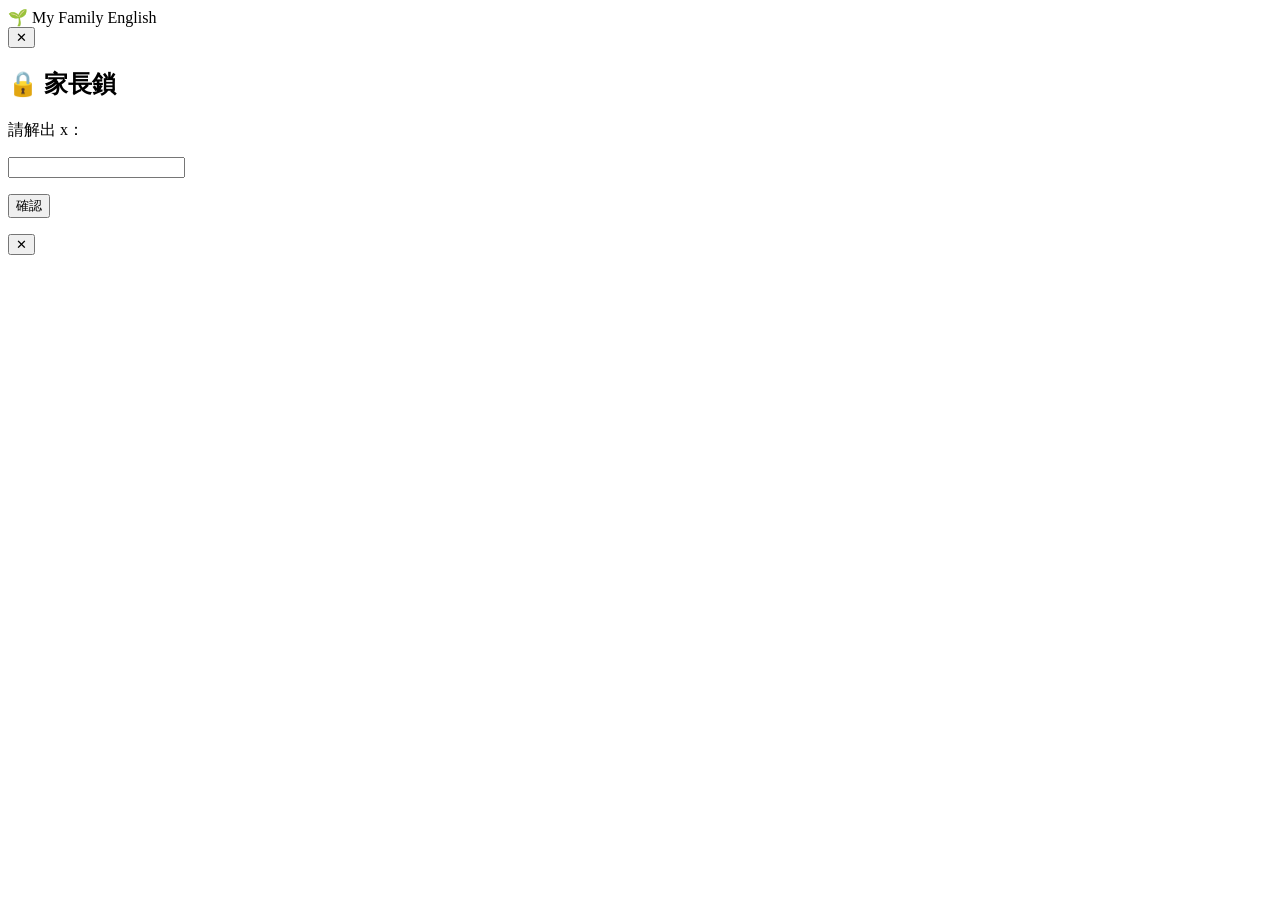
==== index.html @ 57b1da38 "Add files via upload" ====
<!DOCTYPE html>
<html lang="zh-Hant">
<head>
<meta charset="utf-8">
<meta name="viewport" content="width=device-width, initial-scale=1">
<title>My Family English</title>
<meta name="theme-color" content="#E3F2FD">
<link rel="stylesheet" href="css/style.css">
</head>
<body>
<header class="top"><div class="wrap">
  <div class="brand">🌱 My Family English</div>
  <div class="kids" id="kids"></div>
</div></header>
<nav class="nav" id="nav" aria-label="主選單"></nav>
<main class="wrap" id="view"></main>

<!-- 家長鎖：不透明、不能點空白處關閉、X 放大置右上 -->
<div class="modal" id="gate" role="dialog" aria-modal="true" aria-label="家長鎖"><div class="box">
  <button class="x" id="gateX" aria-label="關閉">✕</button>
  <h2>🔒 家長鎖</h2>
  <p>請解出 x：</p>
  <div class="eq" id="gateEq"></div>
  <input type="text" id="gateIn" class="gate-in" inputmode="numeric" autocomplete="off" aria-label="答案">
  <p><button class="btn green" id="gateOk">確認</button></p>
</div></div>

<div class="modal" id="resist" role="dialog" aria-modal="true" aria-label="孩子今天不想"><div class="box">
  <button class="x" id="resistX" aria-label="關閉">✕</button>
  <div id="resistBody"></div>
</div></div>

<div class="toast" id="toast" role="status"></div>

<script src="data/phrases.js"></script>
<script src="data/lessons.js"></script>
<script src="js/app.js"></script>
</body>
</html>
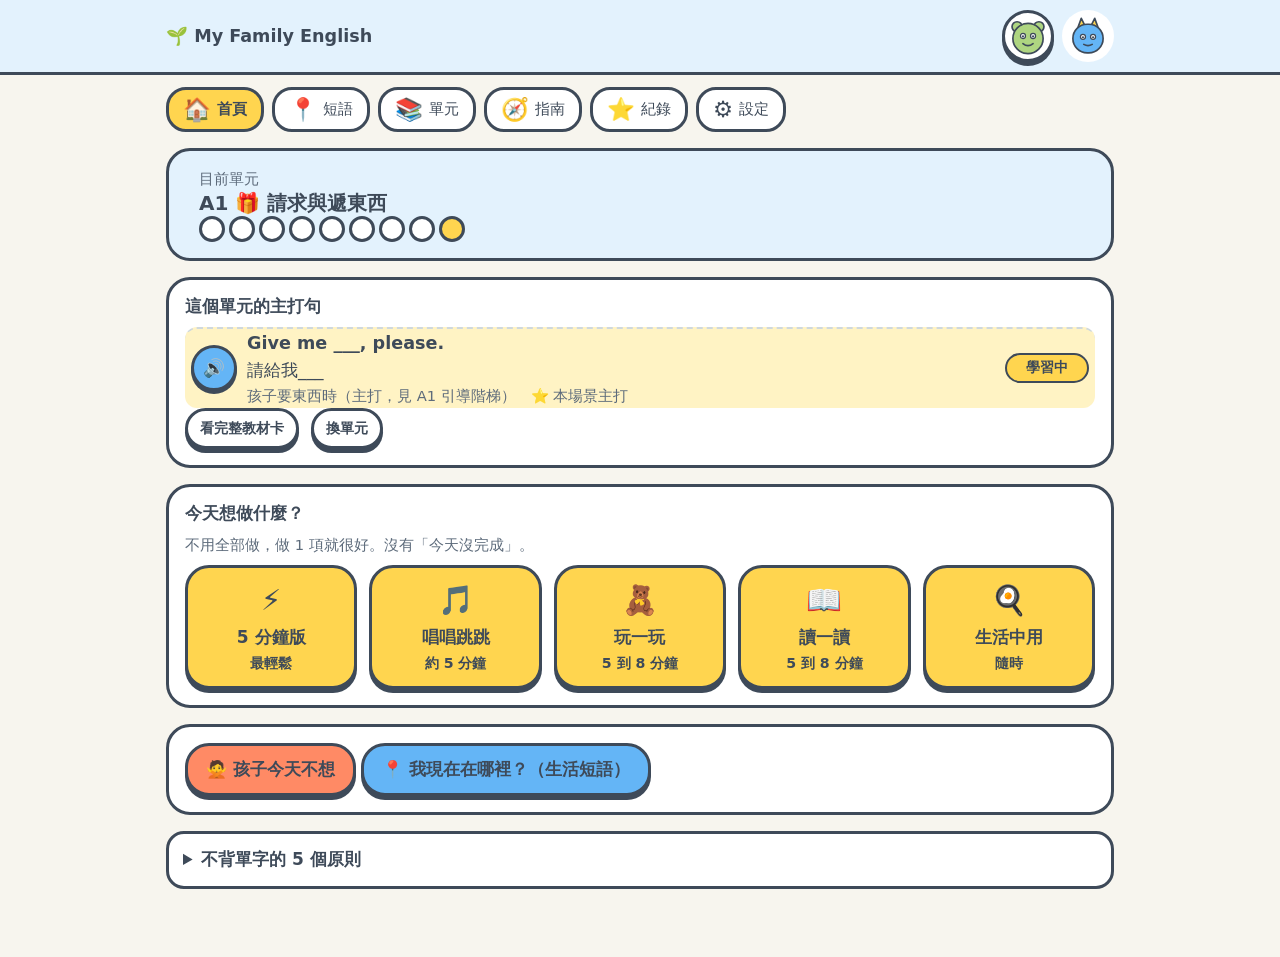
==== commit f8368005: "Add files via upload" ====
--- a/index.html
+++ b/index.html
@@ -34,6 +34,7 @@
 
 <script src="data/phrases.js"></script>
 <script src="data/lessons.js"></script>
+<script src="data/words.js"></script>
 <script src="js/app.js"></script>
 </body>
 </html>
--- a/css/style.css
+++ b/css/style.css
@@ -0,0 +1,112 @@
+:root{
+  --bg:#F7F5EE; --bg2:#E3F2FD; --blue:#64B5F6; --green:#AED581;
+  --orange:#FF8A65; --yellow:#FFD54F; --ink:#3E4A59; --ink2:#5d6b7b;
+  --card:#FFFFFF; --line:#3E4A59; --r:24px; --shadow:#3E4A59;
+}
+*{box-sizing:border-box}
+html{-webkit-text-size-adjust:100%}
+body{margin:0;background:var(--bg);color:var(--ink);font-family:"Nunito","Noto Sans TC","PingFang TC","Microsoft JhengHei",system-ui,sans-serif;line-height:1.6;font-size:17px;padding-bottom:96px}
+h1,h2,h3{line-height:1.3;margin:0 0 .5em}
+h1{font-size:1.5rem} h2{font-size:1.25rem} h3{font-size:1.05rem}
+p{margin:.3em 0 .6em}
+button{font:inherit;color:inherit;cursor:pointer}
+.wrap{max-width:980px;margin:0 auto;padding:16px}
+
+/* top bar */
+.top{position:sticky;top:0;z-index:20;background:var(--bg2);border-bottom:3px solid var(--line)}
+.top .wrap{display:flex;align-items:center;gap:12px;padding:10px 16px;flex-wrap:wrap}
+.brand{font-weight:800;font-size:1.1rem;margin-right:auto}
+.kids{display:flex;gap:8px;align-items:center}
+.kidbtn{border:3px solid transparent;background:#fff;border-radius:50%;width:52px;height:52px;padding:2px;display:grid;place-items:center}
+.kidbtn.on{border-color:var(--line);box-shadow:0 4px 0 var(--shadow)}
+.kidbtn svg{width:42px;height:42px}
+
+/* nav */
+.nav{position:fixed;left:0;right:0;bottom:0;z-index:20;background:var(--bg2);border-top:3px solid var(--line);display:flex;justify-content:space-around;padding:6px 4px calc(6px + env(safe-area-inset-bottom))}
+.nav button{background:none;border:0;border-radius:16px;padding:6px 10px;font-size:.8rem;display:flex;flex-direction:column;align-items:center;gap:0;min-width:58px}
+.nav button .i{font-size:1.4rem;line-height:1.2}
+.nav button.on{background:var(--yellow);font-weight:800}
+@media(min-width:760px){
+  .nav{position:static;border:0;background:none;justify-content:flex-start;gap:8px;max-width:980px;margin:0 auto;padding:12px 16px 0}
+  .nav button{flex-direction:row;gap:6px;background:#fff;border:3px solid var(--line);border-radius:20px;font-size:.95rem;padding:6px 14px}
+  .nav button.on{background:var(--yellow)}
+  body{padding-bottom:40px}
+}
+
+/* cards & buttons */
+.card{background:var(--card);border:3px solid var(--line);border-radius:var(--r);padding:16px;margin:0 0 16px}
+.card.soft{background:var(--bg2)} .card.warm{background:#FFF8E1}
+.btn{display:inline-flex;align-items:center;justify-content:center;gap:6px;border:3px solid var(--line);background:var(--yellow);border-radius:var(--r);padding:10px 18px;min-height:48px;font-weight:700;box-shadow:0 4px 0 var(--shadow);transition:none}
+.btn:active{transform:translateY(4px);box-shadow:0 0 0 var(--shadow)}
+.btn.blue{background:var(--blue)} .btn.green{background:var(--green)} .btn.orange{background:var(--orange)} .btn.white{background:#fff}
+.btn.small{min-height:40px;padding:6px 12px;font-size:.9rem}
+.row{display:flex;flex-wrap:wrap;gap:12px}
+.grid{display:grid;gap:12px;grid-template-columns:repeat(auto-fill,minmax(210px,1fr))}
+.tag{display:inline-block;border:2px solid var(--line);border-radius:999px;padding:0 10px;font-size:.8rem;font-weight:700;background:#fff}
+.tag.g{background:var(--green)} .tag.y{background:var(--yellow)} .tag.b{background:var(--bg2)}
+.muted{color:var(--ink2);font-size:.92rem}
+.hero{background:linear-gradient(0deg,var(--bg2),var(--bg2));}
+
+/* activity menu */
+.menu{display:grid;gap:12px;grid-template-columns:repeat(auto-fit,minmax(150px,1fr))}
+.menu .btn{flex-direction:column;padding:14px 8px;text-align:center;line-height:1.3}
+.menu .btn .em{font-size:1.8rem}
+.menu .btn small{font-weight:600}
+
+/* phrases */
+.phrase{display:flex;gap:10px;align-items:center;padding:10px 0;border-top:2px dashed #cfd8dc}
+.phrase:first-child{border-top:0}
+.phrase .t{flex:1}
+.phrase .en{font-weight:800;font-size:1.1rem}
+.spk{border:3px solid var(--line);background:var(--blue);border-radius:50%;width:46px;height:46px;flex:none;box-shadow:0 3px 0 var(--shadow);font-size:1.1rem}
+.spk:active{transform:translateY(3px);box-shadow:none}
+.st{border:2px solid var(--line);border-radius:999px;padding:2px 12px;font-weight:700;font-size:.85rem;min-width:84px;text-align:center}
+.st.s0{background:#fff}.st.s1{background:var(--yellow)}.st.s2{background:var(--green)}
+.main{background:#FFF3C4;border-radius:12px;padding:0 6px}
+.scenes{display:grid;grid-template-columns:repeat(auto-fill,minmax(130px,1fr));gap:10px}
+.scenes .btn{flex-direction:column;background:#fff}
+.scenes .btn .em{font-size:1.8rem}
+
+/* unit card */
+.tabs{display:flex;gap:8px;margin:0 0 10px}
+.tabs button{flex:1;border:3px solid var(--line);background:#fff;border-radius:18px;padding:8px 4px;font-weight:700}
+.tabs button.on{background:var(--yellow);box-shadow:0 3px 0 var(--shadow)}
+.script{background:#FFF8E1;border-radius:16px;padding:12px 14px;font-size:1.05rem}
+ol,ul{padding-left:1.3em;margin:.3em 0 .6em} li{margin:.25em 0}
+table{border-collapse:collapse;width:100%}
+td,th{border:2px solid #cfd8dc;padding:6px 8px;text-align:left;vertical-align:top;font-size:.95rem}
+th{background:var(--bg2)}
+details{border:3px solid var(--line);border-radius:18px;padding:8px 14px;margin:0 0 12px;background:#fff}
+summary{font-weight:800;cursor:pointer;padding:4px 0;min-height:36px}
+.two{display:grid;gap:16px}
+@media(min-width:900px){.two{grid-template-columns:1fr 1fr;align-items:start}}
+
+/* star bar (caterpillar) */
+.cat{display:flex;gap:4px;align-items:center;flex-wrap:wrap}
+.cat .seg{width:26px;height:26px;border-radius:50%;border:3px solid var(--line);background:#fff}
+.cat .seg.on{background:var(--green)}
+.cat .head{background:var(--yellow)}
+
+/* forms */
+textarea,input[type=text]{width:100%;font:inherit;border:3px solid var(--line);border-radius:18px;padding:10px 12px;background:#fff;color:var(--ink)}
+textarea{min-height:90px}
+.note{border-left:6px solid var(--blue);background:#fff;border-radius:12px;padding:8px 12px;margin:8px 0}
+
+/* modal (opaque, no outside close) */
+.modal{position:fixed;inset:0;background:var(--bg);z-index:50;display:none;overflow:auto}
+.modal.open{display:block}
+.modal .box{max-width:560px;margin:24px auto;background:#fff;border:4px solid var(--line);border-radius:28px;padding:24px 20px 20px;position:relative}
+.modal .x{position:absolute;right:10px;top:10px;width:56px;height:56px;border-radius:50%;border:3px solid var(--line);background:var(--orange);font-size:1.6rem;font-weight:800;box-shadow:0 4px 0 var(--shadow)}
+.modal .x:active{transform:translateY(4px);box-shadow:none}
+.modal h2{padding-right:64px}
+.eq{font-size:1.8rem;font-weight:800;text-align:center;background:var(--bg2);border-radius:18px;padding:14px;margin:12px 0}
+.gate-in{font-size:1.5rem;text-align:center}
+
+.toast{position:fixed;left:50%;bottom:100px;transform:translateX(-50%);background:var(--ink);color:#fff;border-radius:999px;padding:10px 20px;z-index:60;display:none;max-width:90%}
+.toast.on{display:block}
+
+/* jelly idle, respects reduced motion */
+@keyframes jelly{0%,85%,100%{transform:scale(1)}92%{transform:scale(1.06,.95)}}
+.jelly{animation:jelly 3s infinite}
+@media(prefers-reduced-motion:reduce){.jelly{animation:none}}
+.mon{display:inline-block}
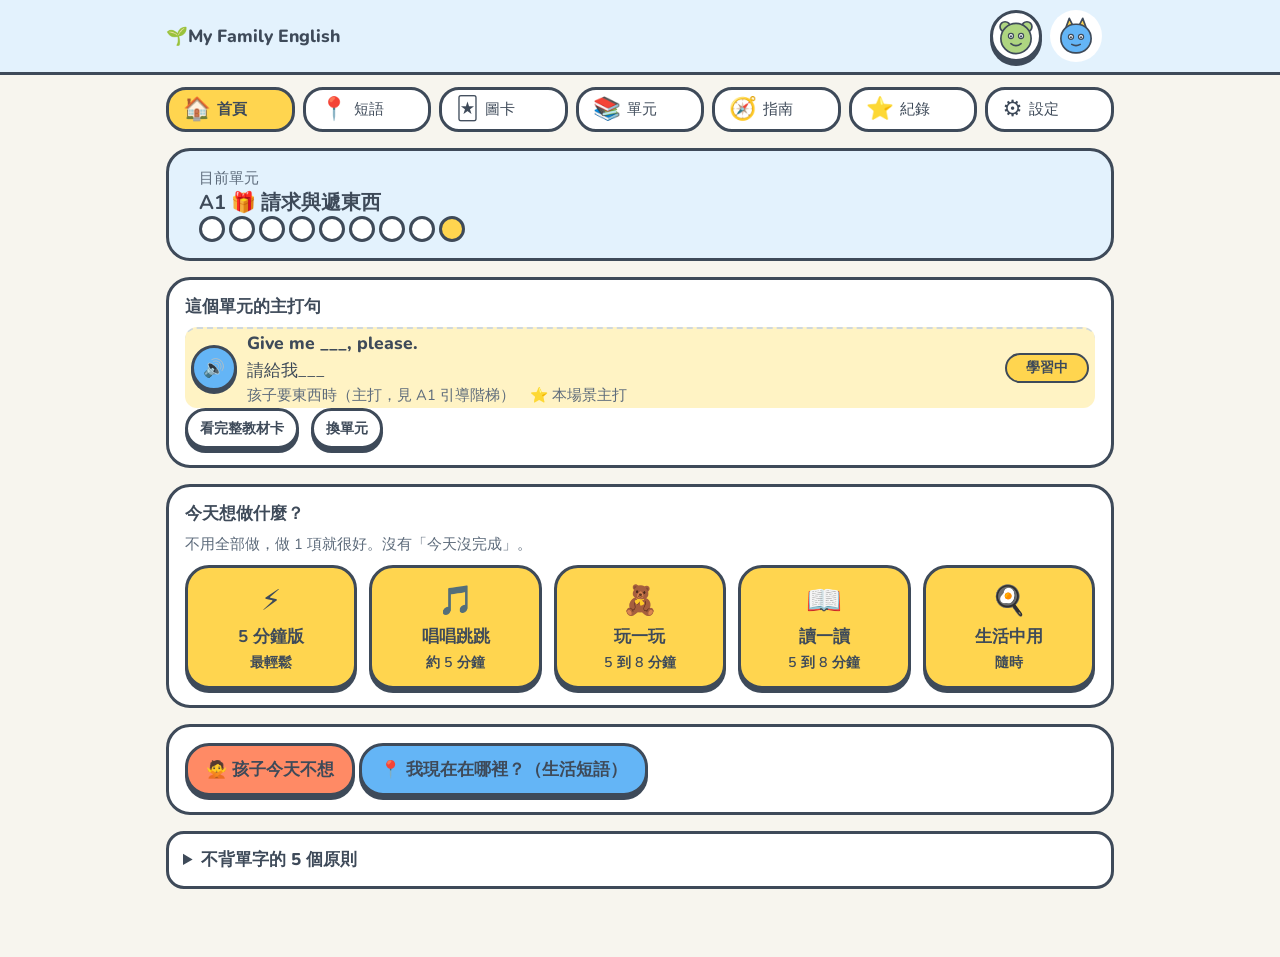
==== commit fa2cba14: "Add files via upload" ====
--- a/index.html
+++ b/index.html
@@ -5,12 +5,16 @@
 <meta name="viewport" content="width=device-width, initial-scale=1">
 <title>My Family English</title>
 <meta name="theme-color" content="#E3F2FD">
+<link rel="preconnect" href="https://fonts.googleapis.com">
+<link rel="preconnect" href="https://fonts.gstatic.com" crossorigin>
+<link rel="stylesheet" href="https://fonts.googleapis.com/css2?family=Nunito:wght@500;700;800;900&display=swap">
 <link rel="stylesheet" href="css/style.css">
 </head>
 <body>
 <header class="top"><div class="wrap">
-  <div class="brand">🌱 My Family English</div>
+  <div class="brand"><span class="logo">🌱</span><span class="t">My Family English</span></div>
   <div class="kids" id="kids"></div>
+  <div class="tools" id="tools"></div>
 </div></header>
 <nav class="nav" id="nav" aria-label="主選單"></nav>
 <main class="wrap" id="view"></main>
@@ -34,7 +38,9 @@
 
 <script src="data/phrases.js"></script>
 <script src="data/lessons.js"></script>
+<script src="data/art.js"></script>
 <script src="data/words.js"></script>
+<script src="data/media.js"></script>
 <script src="js/app.js"></script>
 </body>
 </html>
--- a/css/style.css
+++ b/css/style.css
@@ -23,7 +23,7 @@
 
 /* nav */
 .nav{position:fixed;left:0;right:0;bottom:0;z-index:20;background:var(--bg2);border-top:3px solid var(--line);display:flex;justify-content:space-around;padding:6px 4px calc(6px + env(safe-area-inset-bottom))}
-.nav button{background:none;border:0;border-radius:16px;padding:6px 10px;font-size:.8rem;display:flex;flex-direction:column;align-items:center;gap:0;min-width:58px}
+.nav button{background:none;border:0;border-radius:16px;padding:6px 2px;font-size:.75rem;display:flex;flex-direction:column;align-items:center;gap:0;flex:1;min-width:0}
 .nav button .i{font-size:1.4rem;line-height:1.2}
 .nav button.on{background:var(--yellow);font-weight:800}
 @media(min-width:760px){
@@ -110,3 +110,26 @@
 .jelly{animation:jelly 3s infinite}
 @media(prefers-reduced-motion:reduce){.jelly{animation:none}}
 .mon{display:inline-block}
+
+/* picture cards */
+.wgrid{display:grid;gap:12px;grid-template-columns:repeat(auto-fill,minmax(150px,1fr));margin-top:12px}
+.wcard{background:#fff;border:3px solid var(--line);border-radius:var(--r);padding:12px 8px;text-align:center;cursor:pointer;box-shadow:0 4px 0 var(--shadow)}
+.wcard.on{background:#FFF3C4}
+.wcard .pic{display:block;font-size:3.4rem;line-height:1.2;height:64px}
+.wcard .pic.svg svg{width:64px;height:64px}
+.wcard .we{font-weight:800;font-size:1.15rem;margin-top:6px}
+.wcard .wz{color:var(--ink2);font-size:.95rem}
+.wcard .ws{margin-top:6px;font-size:.85rem;background:var(--bg2);border-radius:12px;padding:4px 6px}
+.wcard .spk{width:40px;height:40px;font-size:1rem}
+.tray{display:grid;gap:12px;grid-template-columns:repeat(auto-fit,minmax(150px,1fr));margin:8px 0}
+.wcard.big .pic{font-size:4.6rem;height:88px}.wcard.big .pic.svg svg{width:84px;height:84px}
+.wcard.big .ws{font-size:1rem}
+@media print{
+  .top,.nav,.noprint,.toast,.modal{display:none!important}
+  body{background:#fff;padding:0}
+  .wrap{max-width:none;padding:0}
+  .wgrid{grid-template-columns:repeat(3,1fr);gap:8px}
+  .wcard{break-inside:avoid;box-shadow:none;border-width:2px;padding:18px 8px}
+  .wcard .pic{font-size:5rem;height:90px}.wcard .pic.svg svg{width:88px;height:88px}
+  .wcard .we{font-size:1.5rem}
+}
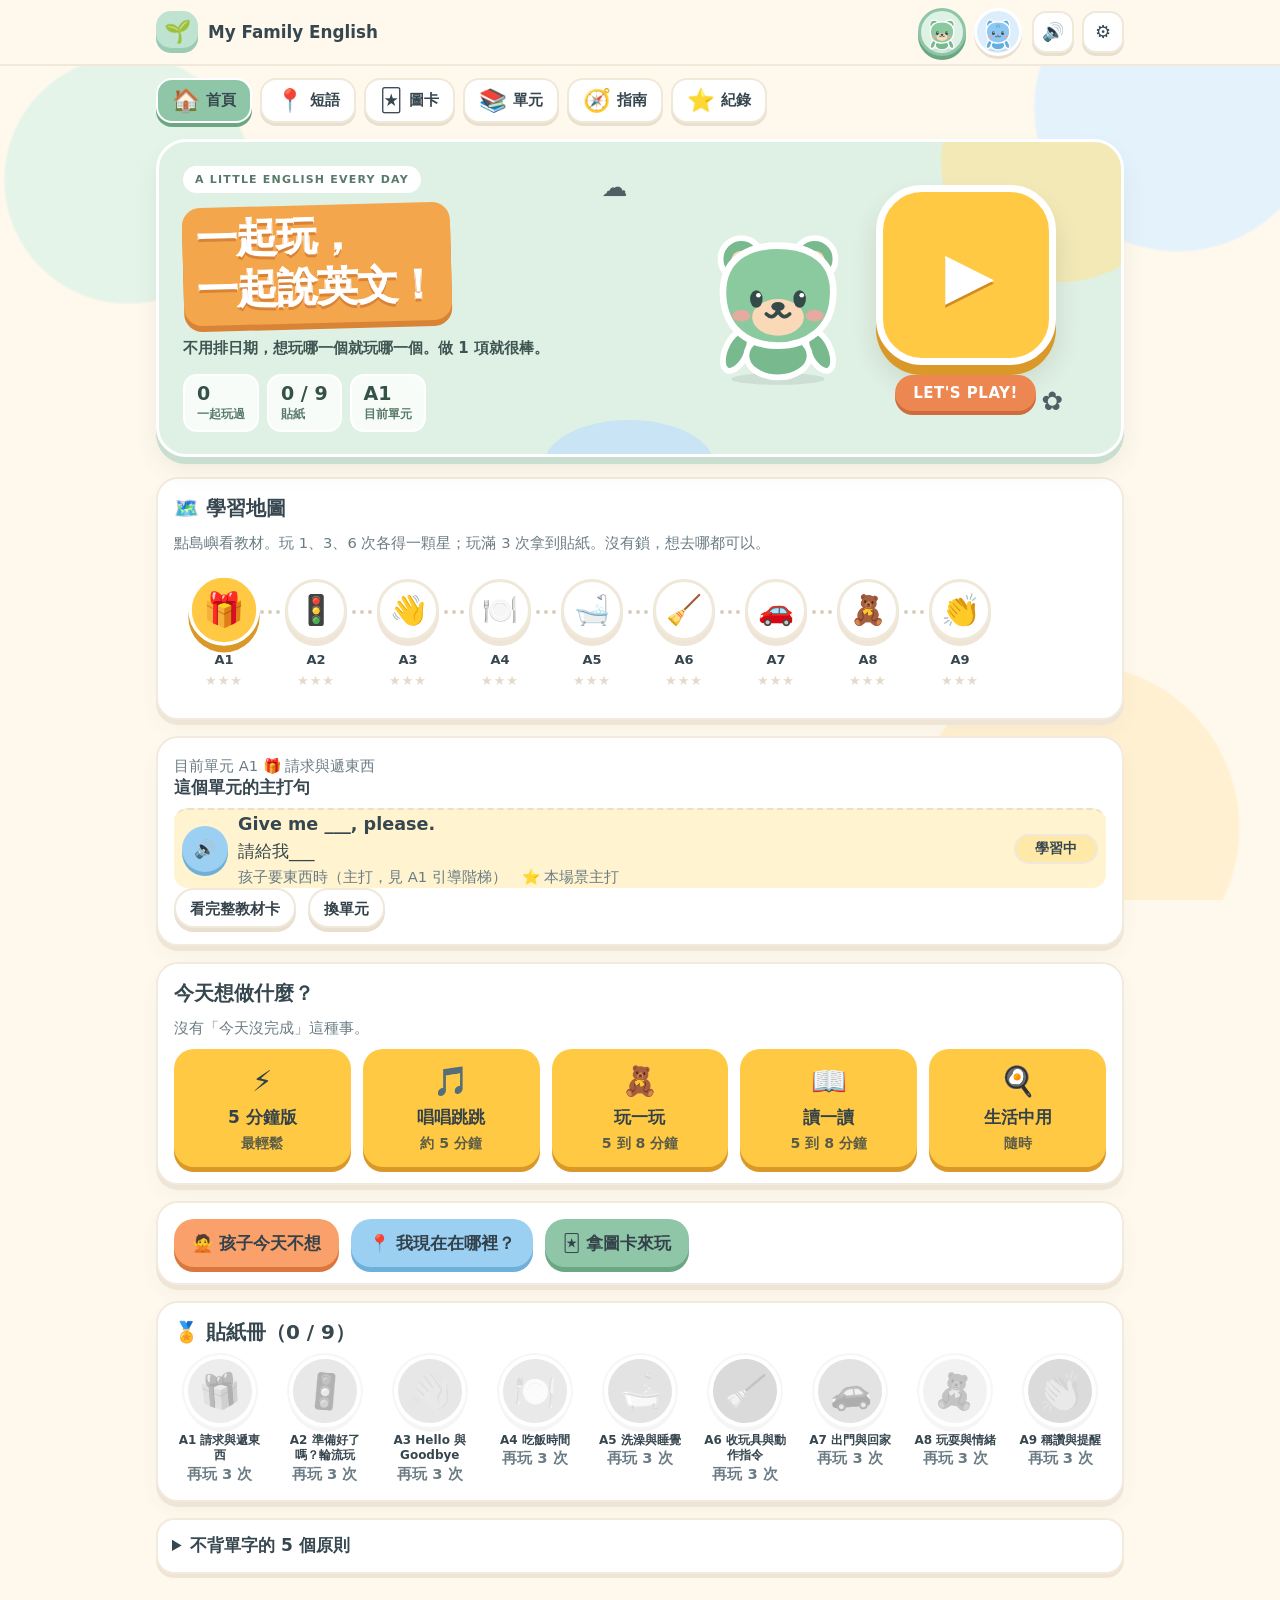
==== commit 0ab4fee7: "Add files via upload" ====
--- a/index.html
+++ b/index.html
@@ -5,10 +5,11 @@
 <meta name="viewport" content="width=device-width, initial-scale=1">
 <title>My Family English</title>
 <meta name="theme-color" content="#E3F2FD">
-<link rel="preconnect" href="https://fonts.googleapis.com">
-<link rel="preconnect" href="https://fonts.gstatic.com" crossorigin>
-<link rel="stylesheet" href="https://fonts.googleapis.com/css2?family=Nunito:wght@500;700;800;900&display=swap">
+<link rel="preload" href="fonts/GenSenRounded2TW-R.woff" as="font" type="font/woff" crossorigin>
 <link rel="stylesheet" href="css/style.css">
+<link rel="manifest" href="manifest.webmanifest">
+<meta name="theme-color" content="#8FC6A7">
+<link rel="apple-touch-icon" href="icons/apple-touch-icon.png">
 </head>
 <body>
 <header class="top"><div class="wrap">
@@ -37,10 +38,21 @@
 <div class="toast" id="toast" role="status"></div>
 
 <script src="data/phrases.js"></script>
+<script src="data/phrases-b.js"></script>
 <script src="data/lessons.js"></script>
+<script src="data/lessons-b.js"></script>
 <script src="data/art.js"></script>
+<script src="data/art-b.js"></script>
 <script src="data/words.js"></script>
+<script src="data/words-b.js"></script>
 <script src="data/media.js"></script>
+<script src="data/media-b.js"></script>
+<script src="data/worksheets.js"></script>
+<script src="data/sheets-b.js"></script>
+<script src="data/stage-c.js"></script>
+<script src="js/sound.js"></script>
+<script src="js/kid.js"></script>
 <script src="js/app.js"></script>
+<script>if ("serviceWorker" in navigator && /^https?:/.test(location.protocol)) { window.addEventListener("load", function () { navigator.serviceWorker.register("sw.js").catch(function () {}); }); }</script>
 </body>
 </html>
--- a/css/style.css
+++ b/css/style.css
@@ -1,135 +1,185 @@
+/* My Family English — 童趣 Flat 2.0
+   文字：標題粗圓、內文深灰高對比、按鈕粗體；按鈕有「按下去」的 4px 位移 */
 :root{
-  --bg:#F7F5EE; --bg2:#E3F2FD; --blue:#64B5F6; --green:#AED581;
-  --orange:#FF8A65; --yellow:#FFD54F; --ink:#3E4A59; --ink2:#5d6b7b;
-  --card:#FFFFFF; --line:#3E4A59; --r:24px; --shadow:#3E4A59;
+  --paper:#FFF9ED; --ink:#37474F; --muted:#6B7C85; --line:#F0E8D9; --edge:#EEE5D7;
+  --mint:#DFF0E4; --green:#8FC6A7; --green-d:#6CA783; --yellow:#FFC943; --yellow-d:#D99828;
+  --orange:#F4A64C; --orange-d:#D98337; --blue:#9CD0F2; --blue-d:#6FB0DA; --coral:#F9A06B; --coral-d:#D9773F;
+  --sky:#E3F2FD; --cream:#FFF4CF; --r:22px;
 }
 *{box-sizing:border-box}
 html{-webkit-text-size-adjust:100%}
-body{margin:0;background:var(--bg);color:var(--ink);font-family:"Nunito","Noto Sans TC","PingFang TC","Microsoft JhengHei",system-ui,sans-serif;line-height:1.6;font-size:17px;padding-bottom:96px}
-h1,h2,h3{line-height:1.3;margin:0 0 .5em}
+body{margin:0;background:var(--paper);color:var(--ink);font-family:"Nunito","Noto Sans TC","PingFang TC","Microsoft JhengHei",system-ui,sans-serif;line-height:1.6;font-size:17px;padding-bottom:96px;font-weight:500}
+body:before{content:"";position:fixed;inset:0;pointer-events:none;z-index:-1;background:radial-gradient(circle at 10% 20%,#E5F4E8 0 9%,transparent 9.2%),radial-gradient(circle at 92% 12%,#E4F2FB 0 10%,transparent 10.2%),radial-gradient(circle at 84% 92%,#FFF0D2 0 12%,transparent 12.2%)}
+h1,h2,h3{line-height:1.3;margin:0 0 .5em;font-weight:900}
 h1{font-size:1.5rem} h2{font-size:1.25rem} h3{font-size:1.05rem}
 p{margin:.3em 0 .6em}
 button{font:inherit;color:inherit;cursor:pointer}
-.wrap{max-width:980px;margin:0 auto;padding:16px}
+.wrap{max-width:1000px;margin:0 auto;padding:16px}
 
-/* top bar */
-.top{position:sticky;top:0;z-index:20;background:var(--bg2);border-bottom:3px solid var(--line)}
-.top .wrap{display:flex;align-items:center;gap:12px;padding:10px 16px;flex-wrap:wrap}
-.brand{font-weight:800;font-size:1.1rem;margin-right:auto}
+/* top */
+.top{position:sticky;top:0;z-index:20;background:var(--paper);border-bottom:2px solid var(--line)}
+.top .wrap{display:flex;align-items:center;gap:10px;padding:8px 16px}
+.brand{font-weight:900;font-size:1.05rem;margin-right:auto;display:flex;align-items:center;gap:10px}
+.logo{width:42px;height:42px;border-radius:15px;background:#BFE3D0;box-shadow:inset 0 -5px 0 #9BCBB1;display:grid;place-items:center;font-size:22px}
 .kids{display:flex;gap:8px;align-items:center}
-.kidbtn{border:3px solid transparent;background:#fff;border-radius:50%;width:52px;height:52px;padding:2px;display:grid;place-items:center}
-.kidbtn.on{border-color:var(--line);box-shadow:0 4px 0 var(--shadow)}
-.kidbtn svg{width:42px;height:42px}
+.kidbtn{border:3px solid #fff;border-radius:50%;width:48px;height:48px;padding:3px;display:grid;place-items:center;box-shadow:0 3px 0 #E9DFCF}
+.kidbtn.on{border-color:var(--green);box-shadow:0 4px 0 var(--green-d)}
+.kidbtn svg{width:36px;height:38px}
+.tools{display:flex;gap:8px}
+.tool-btn{width:42px;height:42px;border-radius:14px;background:#fff;border:2px solid var(--line);box-shadow:0 3px 0 #E9DFCF;font-size:18px;display:grid;place-items:center;padding:0}
+.tool-btn:active{transform:translateY(3px);box-shadow:none}
+@media(max-width:480px){.brand span.t{display:none}.kidbtn{width:42px;height:42px}.kidbtn svg{width:32px;height:34px}.tool-btn{width:38px;height:38px}}
 
 /* nav */
-.nav{position:fixed;left:0;right:0;bottom:0;z-index:20;background:var(--bg2);border-top:3px solid var(--line);display:flex;justify-content:space-around;padding:6px 4px calc(6px + env(safe-area-inset-bottom))}
-.nav button{background:none;border:0;border-radius:16px;padding:6px 2px;font-size:.75rem;display:flex;flex-direction:column;align-items:center;gap:0;flex:1;min-width:0}
+.nav{position:fixed;left:0;right:0;bottom:0;z-index:20;background:#fff;border-top:2px solid var(--line);display:flex;padding:6px 4px calc(6px + env(safe-area-inset-bottom));gap:2px}
+.nav button{background:none;border:0;border-radius:16px;padding:6px 2px;font-size:.75rem;font-weight:700;display:flex;flex-direction:column;align-items:center;flex:1;min-width:0}
 .nav button .i{font-size:1.4rem;line-height:1.2}
-.nav button.on{background:var(--yellow);font-weight:800}
+.nav button.on{background:var(--green);box-shadow:0 3px 0 var(--green-d);font-weight:900}
 @media(min-width:760px){
-  .nav{position:static;border:0;background:none;justify-content:flex-start;gap:8px;max-width:980px;margin:0 auto;padding:12px 16px 0}
-  .nav button{flex-direction:row;gap:6px;background:#fff;border:3px solid var(--line);border-radius:20px;font-size:.95rem;padding:6px 14px}
-  .nav button.on{background:var(--yellow)}
+  .nav{position:static;border:0;background:none;max-width:1000px;margin:0 auto;padding:12px 16px 0;gap:8px}
+  .nav button{flex:none;flex-direction:row;gap:6px;background:#fff;border:2px solid var(--line);box-shadow:0 3px 0 #E9DFCF;font-size:.95rem;padding:7px 14px}
+  .nav button.on{background:var(--green);border-color:#fff;box-shadow:0 4px 0 var(--green-d)}
   body{padding-bottom:40px}
 }
 
 /* cards & buttons */
-.card{background:var(--card);border:3px solid var(--line);border-radius:var(--r);padding:16px;margin:0 0 16px}
-.card.soft{background:var(--bg2)} .card.warm{background:#FFF8E1}
-.btn{display:inline-flex;align-items:center;justify-content:center;gap:6px;border:3px solid var(--line);background:var(--yellow);border-radius:var(--r);padding:10px 18px;min-height:48px;font-weight:700;box-shadow:0 4px 0 var(--shadow);transition:none}
-.btn:active{transform:translateY(4px);box-shadow:0 0 0 var(--shadow)}
-.btn.blue{background:var(--blue)} .btn.green{background:var(--green)} .btn.orange{background:var(--orange)} .btn.white{background:#fff}
-.btn.small{min-height:40px;padding:6px 12px;font-size:.9rem}
+.card{background:#fff;border:2px solid #F2EADC;border-radius:var(--r);padding:16px;margin:0 0 16px;box-shadow:0 5px 0 var(--edge),0 10px 20px rgba(65,78,80,.04)}
+.card.soft{background:#E8F4EC} .card.warm{background:var(--cream)}
+.btn{display:inline-flex;align-items:center;justify-content:center;gap:6px;border:0;background:var(--yellow);border-radius:20px;padding:10px 18px;min-height:48px;font-weight:800;color:#33414a;box-shadow:0 5px 0 var(--yellow-d);text-decoration:none;line-height:1.3}
+.btn:active{transform:translateY(4px);box-shadow:0 1px 0 var(--yellow-d)}
+.btn.blue{background:var(--blue);box-shadow:0 5px 0 var(--blue-d)} .btn.blue:active{box-shadow:0 1px 0 var(--blue-d)}
+.btn.green{background:var(--green);box-shadow:0 5px 0 var(--green-d)} .btn.green:active{box-shadow:0 1px 0 var(--green-d)}
+.btn.orange{background:var(--coral);box-shadow:0 5px 0 var(--coral-d)} .btn.orange:active{box-shadow:0 1px 0 var(--coral-d)}
+.btn.white{background:#fff;border:2px solid var(--line);box-shadow:0 4px 0 #E9DFCF} .btn.white:active{box-shadow:0 0 0 #E9DFCF}
+.btn.small{min-height:40px;padding:6px 14px;font-size:.92rem;box-shadow-width:3px}
+a.btn{color:#33414a}
 .row{display:flex;flex-wrap:wrap;gap:12px}
-.grid{display:grid;gap:12px;grid-template-columns:repeat(auto-fill,minmax(210px,1fr))}
-.tag{display:inline-block;border:2px solid var(--line);border-radius:999px;padding:0 10px;font-size:.8rem;font-weight:700;background:#fff}
-.tag.g{background:var(--green)} .tag.y{background:var(--yellow)} .tag.b{background:var(--bg2)}
-.muted{color:var(--ink2);font-size:.92rem}
-.hero{background:linear-gradient(0deg,var(--bg2),var(--bg2));}
+.grid{display:grid;gap:14px;grid-template-columns:repeat(auto-fill,minmax(210px,1fr))}
+.tag{display:inline-block;border-radius:999px;padding:0 10px;font-size:.78rem;font-weight:800;background:#fff;border:2px solid var(--line)}
+.tag.g{background:#CFE8D5} .tag.y{background:#FFE9A8} .tag.b{background:var(--sky)}
+.muted{color:var(--muted);font-size:.92rem}
+
+/* hero */
+.hero{position:relative;overflow:hidden;background:var(--mint);border:3px solid #fff;border-radius:30px;padding:22px 24px;display:grid;grid-template-columns:1.05fr 1fr;gap:10px;align-items:center;margin:0 0 20px;box-shadow:0 7px 0 #C8DFCF,0 14px 24px rgba(65,78,80,.08)}
+.hero:before{content:"";position:absolute;width:240px;height:240px;border-radius:50%;background:#F8E7A9;right:-60px;top:-100px;opacity:.75}
+.hero:after{content:"";position:absolute;width:170px;height:90px;border-radius:50%;background:#C9E4F5;left:40%;bottom:-56px}
+.hero-copy,.hero-stage{position:relative;z-index:1}
+.eyebrow{display:inline-block;background:#fff;border-radius:99px;padding:5px 12px;font-size:11px;font-weight:900;letter-spacing:1.2px;color:#587A6A}
+.sticker-title{display:table;margin:12px 0 8px;font-size:clamp(26px,4.6vw,40px);line-height:1.28;font-weight:900;color:#fff;background:var(--orange);padding:6px 14px 10px;border-radius:18px;transform:rotate(-1.5deg);text-shadow:0 3px 0 var(--orange-d);-webkit-text-stroke:1.5px #fff;paint-order:stroke fill;box-shadow:0 6px 0 var(--orange-d)}
+.hero-p{margin:12px 0 0;color:#3E5552;font-size:15px;font-weight:700;max-width:380px}
+.stats{display:flex;gap:8px;margin-top:14px;flex-wrap:wrap}
+.stat{background:#ffffffcc;border:2px solid #fff;border-radius:14px;padding:6px 12px;font-size:12px;font-weight:800;color:#587A6A}
+.stat b{display:block;font-size:19px;color:#34524A;line-height:1.2}
+.hero-stage{display:flex;align-items:center;justify-content:center;gap:18px;min-height:210px}
+.mascot{width:clamp(105px,15vw,160px);animation:floaty 3.6s ease-in-out infinite;display:block}
+.mascot svg,.mon svg{width:100%;height:auto;display:block}
+@keyframes floaty{0%,100%{transform:translateY(0) rotate(-3deg)}50%{transform:translateY(-8px) rotate(2deg)}}
+.play-wrap{display:flex;flex-direction:column;align-items:center;gap:10px}
+.play-btn{width:clamp(120px,15vw,180px);height:clamp(120px,15vw,180px);border-radius:46px;background:var(--yellow);border:7px solid #fff;box-shadow:0 10px 0 var(--yellow-d),0 16px 24px rgba(88,91,58,.16);display:grid;place-items:center;color:#fff;font-size:64px;text-shadow:0 3px 0 #D28B20;padding:0 0 0 8px;animation:breathe 2.8s ease-in-out infinite}
+.play-btn:active{transform:translateY(8px) scale(.98);box-shadow:0 2px 0 var(--yellow-d);animation:none}
+@keyframes breathe{0%,100%{transform:scale(1)}50%{transform:scale(1.05)}}
+.play-label{font-size:15px;font-weight:900;color:#fff;background:#ED8751;border-radius:99px;padding:6px 18px;box-shadow:0 4px 0 #CF6C3D;letter-spacing:.5px}
+.deco{position:absolute;font-size:26px;opacity:.85;z-index:0}
+.deco.a{right:6%;bottom:10%}.deco.b{left:46%;top:8%}
+@media(max-width:700px){.hero{grid-template-columns:1fr;padding:18px}.hero-stage{min-height:0;gap:14px}.mascot{width:34%}.play-btn{width:128px;height:128px;font-size:52px}}
+.pulse{animation:pulse .6s ease 2}
+@keyframes pulse{50%{box-shadow:0 0 0 8px rgba(255,201,67,.5)}}
+
+/* map & stickers */
+.map{display:flex;overflow-x:auto;padding:16px 4px 10px;scroll-snap-type:x proximity}
+.isl{flex:none;width:92px;display:flex;flex-direction:column;align-items:center;background:none;border:0;position:relative;padding:0;scroll-snap-align:center}
+.isl .ib{width:62px;height:62px;border-radius:50%;background:#fff;border:3px solid var(--line);display:grid;place-items:center;font-size:29px;box-shadow:0 5px 0 var(--edge)}
+.isl:after{content:"";position:absolute;top:31px;left:calc(50% + 36px);width:calc(100% - 72px);border-top:4px dotted #D9CDB6}
+.isl:last-child:after{display:none}
+.isl.cur .ib{background:var(--yellow);border-color:#fff;box-shadow:0 6px 0 var(--yellow-d);transform:scale(1.15)}
+.isl.done .ib{background:#CFE8D5;box-shadow:0 5px 0 var(--green-d)}
+.isl b{font-size:13px;margin-top:9px;font-weight:900}
+.isl .stars{font-size:13px;letter-spacing:1px;color:#E4DACA}.isl .stars .on{color:#F6B73C}
+.stickers{display:grid;grid-template-columns:repeat(auto-fill,minmax(90px,1fr));gap:14px}
+.stk{text-align:center;font-size:12px;font-weight:800;line-height:1.3}
+.stk .sb{width:72px;height:72px;margin:0 auto 6px;border-radius:50%;display:grid;place-items:center;font-size:34px;border:4px solid #fff;box-shadow:0 0 0 2px #F0E8D9,0 5px 0 rgba(0,0,0,.1);transform:rotate(var(--rot,-4deg))}
+.stk.off .sb{filter:grayscale(1);opacity:.4}
+.pop{position:fixed;left:50%;top:42%;font-size:28px;z-index:70;pointer-events:none;animation:pop 1s ease-out forwards}
+@keyframes pop{from{transform:translate(0,0) scale(.4);opacity:1}to{transform:translate(var(--dx),var(--dy)) scale(1.3) rotate(var(--rot));opacity:0}}
+@media(prefers-reduced-motion:reduce){.pop{display:none}.mascot,.play-btn,.jelly,.pulse{animation:none}}
 
 /* activity menu */
-.menu{display:grid;gap:12px;grid-template-columns:repeat(auto-fit,minmax(150px,1fr))}
-.menu .btn{flex-direction:column;padding:14px 8px;text-align:center;line-height:1.3}
+.menu{display:grid;gap:12px;grid-template-columns:repeat(auto-fit,minmax(140px,1fr))}
+.menu .btn{flex-direction:column;padding:14px 8px;text-align:center}
 .menu .btn .em{font-size:1.8rem}
-.menu .btn small{font-weight:600}
+.menu .btn small{font-weight:700;opacity:.8}
 
 /* phrases */
-.phrase{display:flex;gap:10px;align-items:center;padding:10px 0;border-top:2px dashed #cfd8dc}
+.phrase{display:flex;gap:10px;align-items:center;padding:10px 0;border-top:2px dashed #EADFCB}
 .phrase:first-child{border-top:0}
 .phrase .t{flex:1}
-.phrase .en{font-weight:800;font-size:1.1rem}
-.spk{border:3px solid var(--line);background:var(--blue);border-radius:50%;width:46px;height:46px;flex:none;box-shadow:0 3px 0 var(--shadow);font-size:1.1rem}
+.phrase .en{font-weight:900;font-size:1.1rem}
+.spk{border:0;background:var(--blue);border-radius:50%;width:46px;height:46px;flex:none;box-shadow:0 4px 0 var(--blue-d);font-size:1.1rem;padding:0}
 .spk:active{transform:translateY(3px);box-shadow:none}
-.st{border:2px solid var(--line);border-radius:999px;padding:2px 12px;font-weight:700;font-size:.85rem;min-width:84px;text-align:center}
-.st.s0{background:#fff}.st.s1{background:var(--yellow)}.st.s2{background:var(--green)}
-.main{background:#FFF3C4;border-radius:12px;padding:0 6px}
-.scenes{display:grid;grid-template-columns:repeat(auto-fill,minmax(130px,1fr));gap:10px}
-.scenes .btn{flex-direction:column;background:#fff}
+.st{border:2px solid var(--line);border-radius:999px;padding:2px 12px;font-weight:800;font-size:.85rem;min-width:84px;text-align:center;background:#fff}
+.st.s1{background:#FFE9A8}.st.s2{background:#CFE8D5}
+.main{background:var(--cream);border-radius:14px;padding:0 8px}
+.scenes{display:grid;grid-template-columns:repeat(auto-fill,minmax(130px,1fr));gap:12px}
+.scenes .btn{flex-direction:column}
 .scenes .btn .em{font-size:1.8rem}
 
-/* unit card */
+/* unit */
 .tabs{display:flex;gap:8px;margin:0 0 10px}
-.tabs button{flex:1;border:3px solid var(--line);background:#fff;border-radius:18px;padding:8px 4px;font-weight:700}
-.tabs button.on{background:var(--yellow);box-shadow:0 3px 0 var(--shadow)}
-.script{background:#FFF8E1;border-radius:16px;padding:12px 14px;font-size:1.05rem}
+.tabs button{flex:1;border:2px solid var(--line);background:#fff;border-radius:18px;padding:8px 4px;font-weight:800;box-shadow:0 3px 0 #E9DFCF}
+.tabs button.on{background:var(--yellow);border-color:#fff;box-shadow:0 4px 0 var(--yellow-d)}
+.script{background:var(--cream);border-radius:16px;padding:12px 14px;font-size:1.05rem}
 ol,ul{padding-left:1.3em;margin:.3em 0 .6em} li{margin:.25em 0}
 table{border-collapse:collapse;width:100%}
-td,th{border:2px solid #cfd8dc;padding:6px 8px;text-align:left;vertical-align:top;font-size:.95rem}
-th{background:var(--bg2)}
-details{border:3px solid var(--line);border-radius:18px;padding:8px 14px;margin:0 0 12px;background:#fff}
+td,th{border:2px solid #EEE5D7;padding:6px 8px;text-align:left;vertical-align:top;font-size:.95rem}
+th{background:var(--sky)}
+details{border:2px solid #F2EADC;border-radius:18px;padding:8px 14px;margin:0 0 12px;background:#fff;box-shadow:0 4px 0 var(--edge)}
 summary{font-weight:800;cursor:pointer;padding:4px 0;min-height:36px}
 .two{display:grid;gap:16px}
 @media(min-width:900px){.two{grid-template-columns:1fr 1fr;align-items:start}}
+.cat{display:flex;gap:4px;align-items:center;flex-wrap:wrap}
+.cat .seg{width:24px;height:24px;border-radius:50%;border:2px solid #E2D9C6;background:#fff}
+.cat .seg.on{background:var(--green);border-color:var(--green-d)}
+.cat .head{background:var(--yellow);border-color:var(--yellow-d)}
+textarea,input[type=text]{width:100%;font:inherit;border:2px solid #E6DCC8;border-radius:18px;padding:10px 12px;background:#fff;color:var(--ink)}
+textarea{min-height:90px}
+.note{border-left:6px solid var(--blue);background:#F6FAFD;border-radius:12px;padding:8px 12px;margin:8px 0}
+.sub{border:2px solid #F2EADC;border-radius:18px;background:#FFFEFA;padding:10px 14px;margin:10px 0}
+.lyr{white-space:pre-wrap;font:inherit;background:var(--cream);border-radius:14px;padding:10px 12px;margin:6px 0;font-size:1.05rem}
 
-/* star bar (caterpillar) */
-.cat{display:flex;gap:4px;align-items:center;flex-wrap:wrap}
-.cat .seg{width:26px;height:26px;border-radius:50%;border:3px solid var(--line);background:#fff}
-.cat .seg.on{background:var(--green)}
-.cat .head{background:var(--yellow)}
-
-/* forms */
-textarea,input[type=text]{width:100%;font:inherit;border:3px solid var(--line);border-radius:18px;padding:10px 12px;background:#fff;color:var(--ink)}
-textarea{min-height:90px}
-.note{border-left:6px solid var(--blue);background:#fff;border-radius:12px;padding:8px 12px;margin:8px 0}
-
-/* modal (opaque, no outside close) */
-.modal{position:fixed;inset:0;background:var(--bg);z-index:50;display:none;overflow:auto}
+/* modal */
+.modal{position:fixed;inset:0;background:var(--paper);z-index:50;display:none;overflow:auto}
 .modal.open{display:block}
-.modal .box{max-width:560px;margin:24px auto;background:#fff;border:4px solid var(--line);border-radius:28px;padding:24px 20px 20px;position:relative}
-.modal .x{position:absolute;right:10px;top:10px;width:56px;height:56px;border-radius:50%;border:3px solid var(--line);background:var(--orange);font-size:1.6rem;font-weight:800;box-shadow:0 4px 0 var(--shadow)}
+.modal .box{max-width:560px;margin:24px auto;background:#fff;border:3px solid var(--line);border-radius:28px;padding:24px 20px 20px;position:relative;box-shadow:0 7px 0 var(--edge)}
+.modal .x{position:absolute;right:10px;top:10px;width:56px;height:56px;border-radius:50%;border:0;background:var(--coral);font-size:1.6rem;font-weight:900;box-shadow:0 4px 0 var(--coral-d);padding:0}
 .modal .x:active{transform:translateY(4px);box-shadow:none}
 .modal h2{padding-right:64px}
-.eq{font-size:1.8rem;font-weight:800;text-align:center;background:var(--bg2);border-radius:18px;padding:14px;margin:12px 0}
+.eq{font-size:1.8rem;font-weight:900;text-align:center;background:var(--sky);border-radius:18px;padding:14px;margin:12px 0}
 .gate-in{font-size:1.5rem;text-align:center}
-
 .toast{position:fixed;left:50%;bottom:100px;transform:translateX(-50%);background:var(--ink);color:#fff;border-radius:999px;padding:10px 20px;z-index:60;display:none;max-width:90%}
 .toast.on{display:block}
-
-/* jelly idle, respects reduced motion */
 @keyframes jelly{0%,85%,100%{transform:scale(1)}92%{transform:scale(1.06,.95)}}
 .jelly{animation:jelly 3s infinite}
-@media(prefers-reduced-motion:reduce){.jelly{animation:none}}
-.mon{display:inline-block}
+.mon{display:inline-block;width:64px}
 
 /* picture cards */
-.wgrid{display:grid;gap:12px;grid-template-columns:repeat(auto-fill,minmax(150px,1fr));margin-top:12px}
-.wcard{background:#fff;border:3px solid var(--line);border-radius:var(--r);padding:12px 8px;text-align:center;cursor:pointer;box-shadow:0 4px 0 var(--shadow)}
-.wcard.on{background:#FFF3C4}
-.wcard .pic{display:block;font-size:3.4rem;line-height:1.2;height:64px}
-.wcard .pic.svg svg{width:64px;height:64px}
-.wcard .we{font-weight:800;font-size:1.15rem;margin-top:6px}
-.wcard .wz{color:var(--ink2);font-size:.95rem}
-.wcard .ws{margin-top:6px;font-size:.85rem;background:var(--bg2);border-radius:12px;padding:4px 6px}
+.wgrid{display:grid;gap:14px;grid-template-columns:repeat(auto-fill,minmax(150px,1fr));margin-top:12px}
+.wcard{background:#fff;border:2px solid #F2EADC;border-radius:var(--r);padding:12px 8px;text-align:center;cursor:pointer;box-shadow:0 5px 0 var(--edge)}
+.wcard.on{background:var(--cream);border-color:var(--yellow)}
+.wcard .pic{display:block;font-size:3.6rem;line-height:1.2;height:84px}
+.wcard .pic.svg svg{width:84px;height:84px}
+.wcard .we{font-weight:900;font-size:1.15rem;margin-top:6px}
+.wcard .wz{color:var(--muted);font-size:.95rem}
+.wcard .ws{margin-top:6px;font-size:.85rem;background:var(--sky);border-radius:12px;padding:4px 6px}
 .wcard .spk{width:40px;height:40px;font-size:1rem}
 .tray{display:grid;gap:12px;grid-template-columns:repeat(auto-fit,minmax(150px,1fr));margin:8px 0}
-.wcard.big .pic{font-size:4.6rem;height:88px}.wcard.big .pic.svg svg{width:84px;height:84px}
+.wcard.big .pic{font-size:4.6rem;height:100px}.wcard.big .pic.svg svg{width:96px;height:96px}
 .wcard.big .ws{font-size:1rem}
 @media print{
   .top,.nav,.noprint,.toast,.modal{display:none!important}
-  body{background:#fff;padding:0}
+  body{background:#fff;padding:0}body:before{display:none}
   .wrap{max-width:none;padding:0}
   .wgrid{grid-template-columns:repeat(3,1fr);gap:8px}
   .wcard{break-inside:avoid;box-shadow:none;border-width:2px;padding:18px 8px}
-  .wcard .pic{font-size:5rem;height:90px}.wcard .pic.svg svg{width:88px;height:88px}
+  .wcard .pic{font-size:5rem;height:104px}.wcard .pic.svg svg{width:100px;height:100px}
   .wcard .we{font-size:1.5rem}
 }
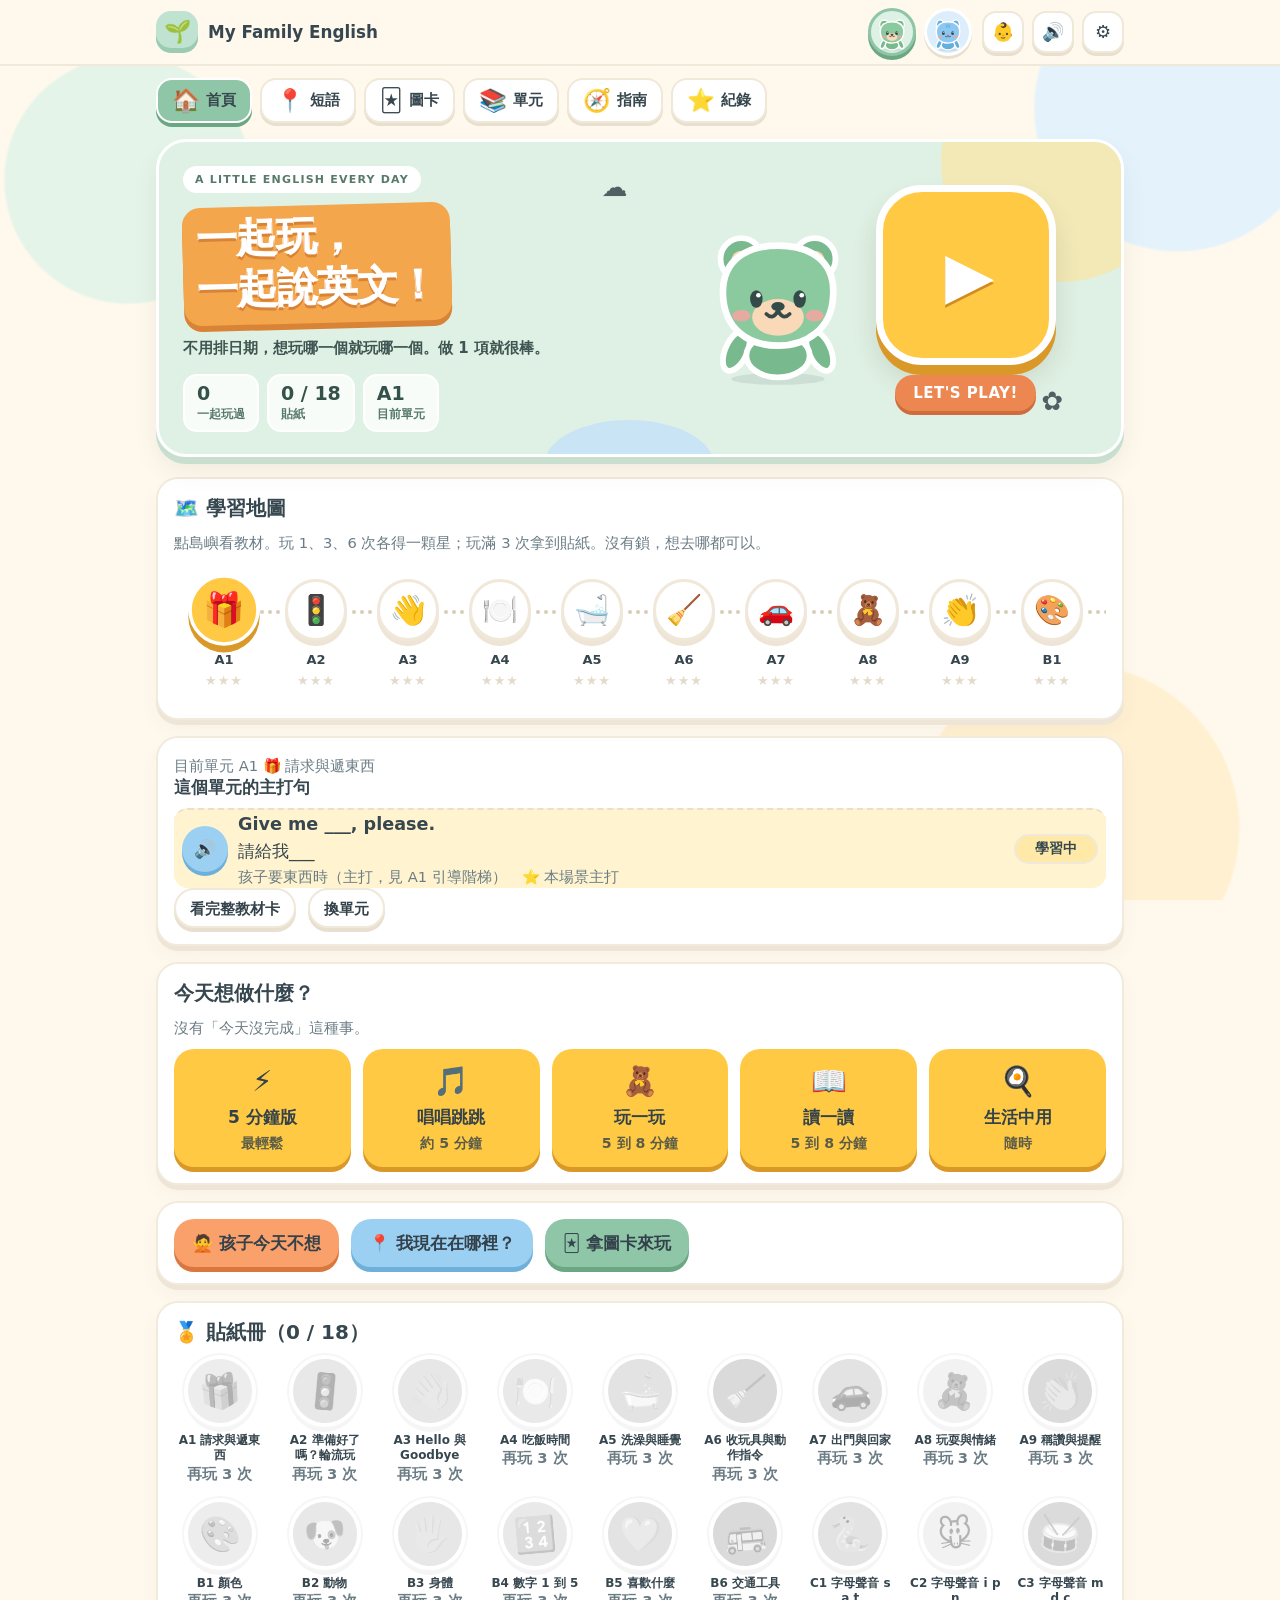
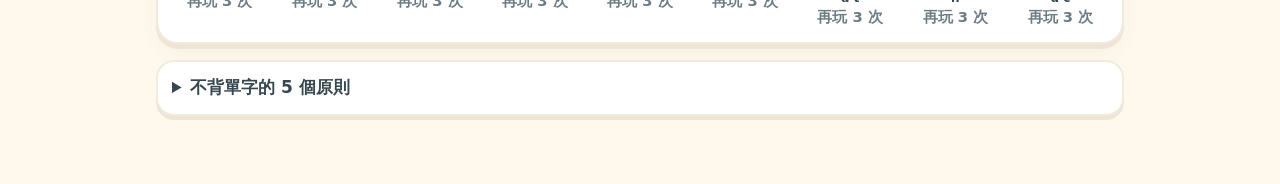
==== commit c72fb0f4: "Add files via upload" ====
--- a/index.html
+++ b/index.html
@@ -47,12 +47,20 @@
 <script src="data/words-b.js"></script>
 <script src="data/media.js"></script>
 <script src="data/media-b.js"></script>
-<script src="data/worksheets.js"></script>
-<script src="data/sheets-b.js"></script>
 <script src="data/stage-c.js"></script>
+<script src="data/lessons-zcd.js"></script>
+<script src="data/curriculum.js"></script>
+<script src="data/art-c.js"></script>
+<script src="data/art-d.js"></script>
+<script src="data/practice.js"></script>
+<script src="data/practice2.js"></script>
+<script src="data/phonics.js"></script>
 <script src="js/sound.js"></script>
 <script src="js/kid.js"></script>
 <script src="js/app.js"></script>
+<script src="js/activities.js"></script>
+<script src="js/kinds.js"></script>
+<script src="js/di.js"></script>
 <script>if ("serviceWorker" in navigator && /^https?:/.test(location.protocol)) { window.addEventListener("load", function () { navigator.serviceWorker.register("sw.js").catch(function () {}); }); }</script>
 </body>
 </html>
--- a/css/style.css
+++ b/css/style.css
@@ -1,5 +1,8 @@
 /* My Family English — 童趣 Flat 2.0
    文字：標題粗圓、內文深灰高對比、按鈕粗體；按鈕有「按下去」的 4px 位移 */
+@font-face{font-family:"GenSenRounded";src:url("../fonts/GenSenRounded2TW-R.woff") format("woff");font-weight:300 600;font-style:normal;font-display:swap}
+@font-face{font-family:"GenSenRounded";src:url("../fonts/GenSenRounded2TW-B.woff") format("woff");font-weight:700 800;font-style:normal;font-display:swap}
+@font-face{font-family:"GenSenRounded";src:url("../fonts/GenSenRounded2TW-H.woff") format("woff");font-weight:900;font-style:normal;font-display:swap}
 :root{
   --paper:#FFF9ED; --ink:#37474F; --muted:#6B7C85; --line:#F0E8D9; --edge:#EEE5D7;
   --mint:#DFF0E4; --green:#8FC6A7; --green-d:#6CA783; --yellow:#FFC943; --yellow-d:#D99828;
@@ -8,7 +11,7 @@
 }
 *{box-sizing:border-box}
 html{-webkit-text-size-adjust:100%}
-body{margin:0;background:var(--paper);color:var(--ink);font-family:"Nunito","Noto Sans TC","PingFang TC","Microsoft JhengHei",system-ui,sans-serif;line-height:1.6;font-size:17px;padding-bottom:96px;font-weight:500}
+body{margin:0;background:var(--paper);color:var(--ink);font-family:"GenSenRounded","Noto Sans TC","PingFang TC","Microsoft JhengHei",system-ui,sans-serif;line-height:1.6;font-size:17px;padding-bottom:96px;font-weight:500}
 body:before{content:"";position:fixed;inset:0;pointer-events:none;z-index:-1;background:radial-gradient(circle at 10% 20%,#E5F4E8 0 9%,transparent 9.2%),radial-gradient(circle at 92% 12%,#E4F2FB 0 10%,transparent 10.2%),radial-gradient(circle at 84% 92%,#FFF0D2 0 12%,transparent 12.2%)}
 h1,h2,h3{line-height:1.3;margin:0 0 .5em;font-weight:900}
 h1{font-size:1.5rem} h2{font-size:1.25rem} h3{font-size:1.05rem}
@@ -183,3 +186,111 @@
   .wcard .pic{font-size:5rem;height:104px}.wcard .pic.svg svg{width:100px;height:100px}
   .wcard .we{font-size:1.5rem}
 }
+
+/* ===== 紙本學習單 ===== */
+.sheet-bar{display:flex;flex-wrap:wrap;gap:10px;align-items:center;margin:0 0 14px}
+.ws{background:#fff;border:2px solid #F2EADC;border-radius:22px;padding:20px;max-width:794px;margin:0 auto 24px;box-shadow:0 5px 0 var(--edge);color:#2f3b42}
+.ws-head{display:flex;justify-content:space-between;align-items:center;border-bottom:3px solid #2f3b42;padding-bottom:8px;margin-bottom:10px}
+.ws-t{display:flex;gap:10px;align-items:center}.ws-ic{font-size:2.2rem}
+.ws-u{font-size:1.5rem;font-weight:900;line-height:1.2}.ws-s{font-size:.8rem;color:var(--muted)}
+.ws-age{background:var(--yellow);border-radius:999px;padding:4px 16px;font-weight:900;font-size:1.05rem;white-space:nowrap}
+.ws-parent{border:2px dashed #9AA8B0;border-radius:14px;padding:8px 12px;font-size:.88rem;margin-bottom:10px;background:#FAFAF6}
+.ws-parent p{margin:.2em 0}.ws-parent .key{color:#6B7C85;font-size:.8rem}
+.act{border:2px solid #E4DCCB;border-radius:18px;padding:8px 14px;margin:8px 0;break-inside:avoid}
+.act h3{display:flex;align-items:center;gap:8px;margin:0 0 4px;font-size:1.1rem}
+.act .no{display:inline-grid;place-items:center;width:28px;height:28px;border-radius:50%;background:#2f3b42;color:#fff;font-size:.9rem}
+.act .how{margin:.1em 0 .5em;font-size:.88rem;color:#4a5a63}
+.ic{display:inline-block;font-size:2.4rem;line-height:1.1}
+.ic.big{font-size:2.6rem;width:58px;text-align:center}.ic.huge{font-size:5rem;width:150px;text-align:center}
+.ic.svg svg{width:100%;height:auto;display:block}.ic.big.svg{width:58px}.ic.huge.svg{width:150px}
+.tx{display:inline-block;font-weight:800;font-size:1.05rem;padding:8px 12px;border:2px solid #2f3b42;border-radius:14px;background:#fff}
+.stk-scene{display:flex;gap:16px;align-items:center}
+.stk-scene .ic.big{font-size:5rem;width:100px}
+.spots,.chart{display:flex;flex-wrap:wrap;gap:12px}
+.spot{width:58px;height:58px;border:3px dashed #8A99A3;border-radius:50%;display:inline-block}
+.outline{display:flex;gap:30px;justify-content:center;padding:6px 0}
+.outline .ic.svg svg [fill]:not([fill="none"]){fill:#fff!important}
+.outline .ic.svg svg [opacity]{display:none}
+.match{display:flex;justify-content:center;gap:110px;padding:2px 0}
+.match .col{display:flex;flex-direction:column;gap:6px}
+.match .mi{display:flex;align-items:center;gap:8px;min-height:56px}
+.match .mi.r{justify-content:flex-start}
+.match .dot{display:inline-block;width:16px;height:16px;border-radius:50%;background:#2f3b42}
+.match.shadow .mi.r .ic{filter:brightness(0);opacity:.7}
+.match .tx{font-size:.95rem;max-width:210px}
+.crow{margin:6px 0}.crow .say{font-size:.82rem;color:#6B7C85;margin-bottom:2px}
+.opts{display:flex;gap:16px}
+.opt{border:3px solid #2f3b42;border-radius:16px;padding:4px;display:grid;place-items:center;width:86px;height:68px;background:#fff}
+.trace{display:flex;align-items:center;gap:6px}.trace svg{flex:1;height:84px}
+.boxes{display:flex;gap:14px;justify-content:center;margin:4px 0 10px}
+.bx{width:118px;height:96px;border:3px dashed #8A99A3;border-radius:14px;position:relative}
+.bx b{position:absolute;left:6px;top:2px;font-size:1.3rem;color:#8A99A3}
+.cuts{display:flex;flex-wrap:wrap;gap:10px;justify-content:center}
+.cuts.grid3{display:grid;grid-template-columns:repeat(3,1fr)}
+.cc{border:2px dashed #2f3b42;border-radius:12px;padding:6px 8px;display:flex;flex-direction:column;align-items:center;min-width:112px;font-size:.78rem;color:#6B7C85;position:relative}
+.cc .lb{font-size:.9rem;font-weight:800;color:#2f3b42;text-align:center}
+.cc .ic.big{width:60px}
+.fin-grid{display:grid;grid-template-columns:1fr 1fr;gap:14px;font-size:.88rem}
+.fin p{margin:.25em 0}.ck{margin:.35em 0}
+.ws-foot{text-align:center;font-size:.72rem;color:#8A99A3;margin-top:8px}
+.muted{color:var(--muted)}
+.dl-list{display:grid;gap:10px;grid-template-columns:repeat(auto-fit,minmax(220px,1fr))}
+.dl-list .sub{margin:0}
+@media(max-width:600px){.match{gap:30px}.fin-grid{grid-template-columns:1fr}.outline{gap:10px}.ic.huge{width:110px;font-size:4rem}.ic.huge.svg{width:110px}.opts{gap:8px}.opt{width:78px}.boxes{gap:6px}.bx{width:90px}}
+@page{size:A4;margin:11mm}
+@media print{
+  body{-webkit-print-color-adjust:exact;print-color-adjust:exact;font-size:14px}
+  .ws{border:0;box-shadow:none;border-radius:0;padding:0;margin:0;max-width:none}
+  .ws-age{background:#FFC943!important}
+  .act .no{background:#2f3b42!important;color:#fff!important}
+  .sheet-bar{display:none!important}
+}
+.chart{flex-wrap:nowrap;gap:8px}.chart .spot{width:50px;height:50px}
+.ws-foot{margin-top:2px}
+@page{margin:9mm 10mm}
+@media print{.act{margin:6px 0}.ws-parent{margin-bottom:6px}.fin p{margin:.15em 0}}
+
+/* ---------- 孩子模式 ---------- */
+body.kidmode header.top, body.kidmode .nav { display: none; }
+body.kidmode { background: #DFF0E4; }
+body.kidmode main.wrap { max-width: 100%; padding: 0; }
+.kmode { min-height: 100vh; min-height: 100dvh; display: flex; flex-direction: column; padding: 14px 18px 28px; box-sizing: border-box; user-select: none; -webkit-user-select: none; }
+.kmode.ended { background: #2F3E5C; color: #fff; }
+.kbar { display: flex; align-items: center; justify-content: space-between; min-height: 76px; }
+.kspacer { flex: 1; }
+.kmon .mon, .kmon svg { width: 76px; height: 76px; }
+.kmon.big .mon, .kmon.big svg { width: 200px; height: 200px; }
+.kbtn { width: 68px; height: 68px; border-radius: 50%; border: 4px solid #fff; font-size: 32px; background: #fff; box-shadow: 0 5px 0 #D8CFC0; cursor: pointer; }
+.kbtn:active { transform: translateY(4px); box-shadow: 0 1px 0 #D8CFC0; }
+.kbtn.lock { background: #F3EBDD; font-size: 26px; width: 56px; height: 56px; opacity: .8; }
+.kbtn.replay { align-self: center; width: 120px; height: 120px; font-size: 56px; background: #FFC943; box-shadow: 0 7px 0 #D99828; margin: 8px 0 18px; }
+.kbtn.replay:active { box-shadow: 0 2px 0 #D99828; transform: translateY(5px); }
+.kmap { flex: 1; display: flex; align-items: center; gap: 28px; overflow-x: auto; padding: 24px 12px 40px; scroll-snap-type: x proximity; }
+.kisland { flex: 0 0 auto; width: 168px; height: 168px; border-radius: 50%; border: 6px solid #fff; font-size: 84px; cursor: pointer; box-shadow: 0 9px 0 rgba(0,0,0,.14); scroll-snap-align: center; animation: kbreath 3.2s ease-in-out infinite; }
+.kisland:active { transform: translateY(7px); box-shadow: 0 2px 0 rgba(0,0,0,.14); animation: none; }
+.khero { text-align: center; font-size: 110px; margin: 12px 0 6px; animation: kbreath 3.2s ease-in-out infinite; }
+.kgames { display: flex; justify-content: center; gap: 34px; margin: 20px 0; flex-wrap: wrap; }
+.kgame { width: 170px; height: 170px; border-radius: 40px; border: 6px solid #fff; font-size: 84px; cursor: pointer; box-shadow: 0 9px 0 rgba(0,0,0,.14); }
+.kgame:active { transform: translateY(7px); box-shadow: 0 2px 0 rgba(0,0,0,.14); }
+.kchoices { display: grid; grid-template-columns: repeat(auto-fit, minmax(150px, 1fr)); gap: 24px; padding: 6px 4px; max-width: 900px; width: 100%; margin: 0 auto; }
+.kchoices.tap { grid-template-columns: repeat(auto-fill, minmax(130px, 1fr)); gap: 20px; }
+.kcard { background: #fff; border: 4px solid #F2EADC; border-radius: 30px; min-height: 150px; box-shadow: 0 8px 0 #EEE5D7; cursor: pointer; padding: 12px; display: flex; align-items: center; justify-content: center; }
+.kcard:active { transform: translateY(6px); box-shadow: 0 2px 0 #EEE5D7; }
+.kcard .pic { font-size: 72px; display: block; width: 100%; }
+.kcard .pic.svg svg { width: 100%; max-width: 130px; height: auto; display: block; margin: 0 auto; }
+.kcard .pic.txt { font-weight: 900; font-size: 84px; text-align: center; color: #37474F; }
+.kcard.yes { background: #CFE8D5; border-color: #8FC6A7; animation: kpop .5s ease; }
+.kcard.shake { animation: kshake .45s ease; }
+.kdots { text-align: center; font-size: 34px; margin-top: 22px; letter-spacing: 8px; }
+.kdots span { filter: grayscale(1); opacity: .35; }
+.kdots span.on { filter: none; opacity: 1; }
+.kcheer { flex: 1; display: flex; flex-direction: column; align-items: center; justify-content: center; text-align: center; }
+.kstars { font-size: 64px; margin-top: 14px; animation: kpop .8s ease; }
+.kmoon { font-size: 130px; }
+.kbye { font-size: 3rem; font-weight: 900; margin-top: 10px; }
+.ktime { height: 10px; border-radius: 99px; background: rgba(0,0,0,.08); margin: 26px auto 0; width: min(420px, 80%); overflow: hidden; }
+.ktime span { display: block; height: 100%; background: #FFC943; border-radius: 99px; transition: width 3s linear; }
+@keyframes kbreath { 0%, 100% { transform: scale(1); } 50% { transform: scale(1.05); } }
+@keyframes kpop { 0% { transform: scale(1); } 40% { transform: scale(1.12); } 100% { transform: scale(1); } }
+@keyframes kshake { 0%, 100% { transform: translateX(0); } 25% { transform: translateX(-9px); } 75% { transform: translateX(9px); } }
+@media (prefers-reduced-motion: reduce) { .kisland, .khero, .kcard.yes, .kcard.shake, .kstars { animation: none !important; } }
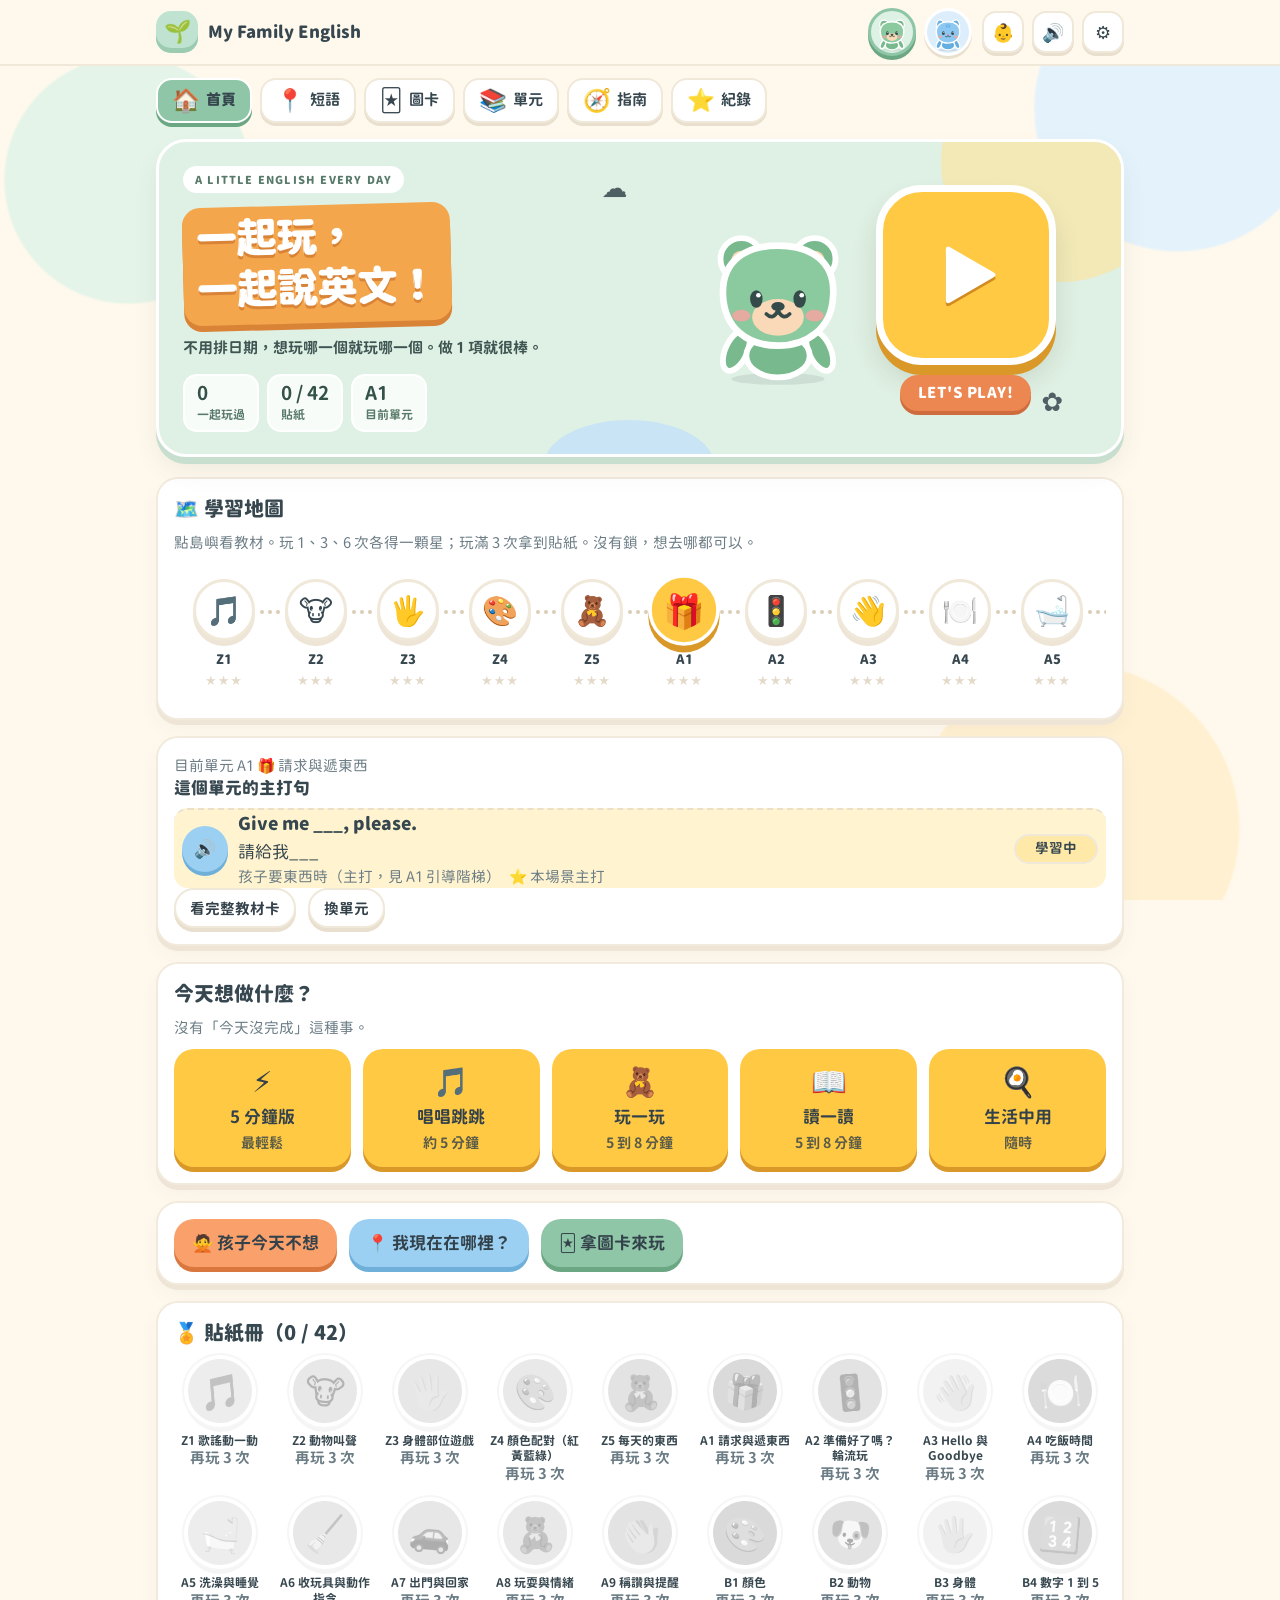
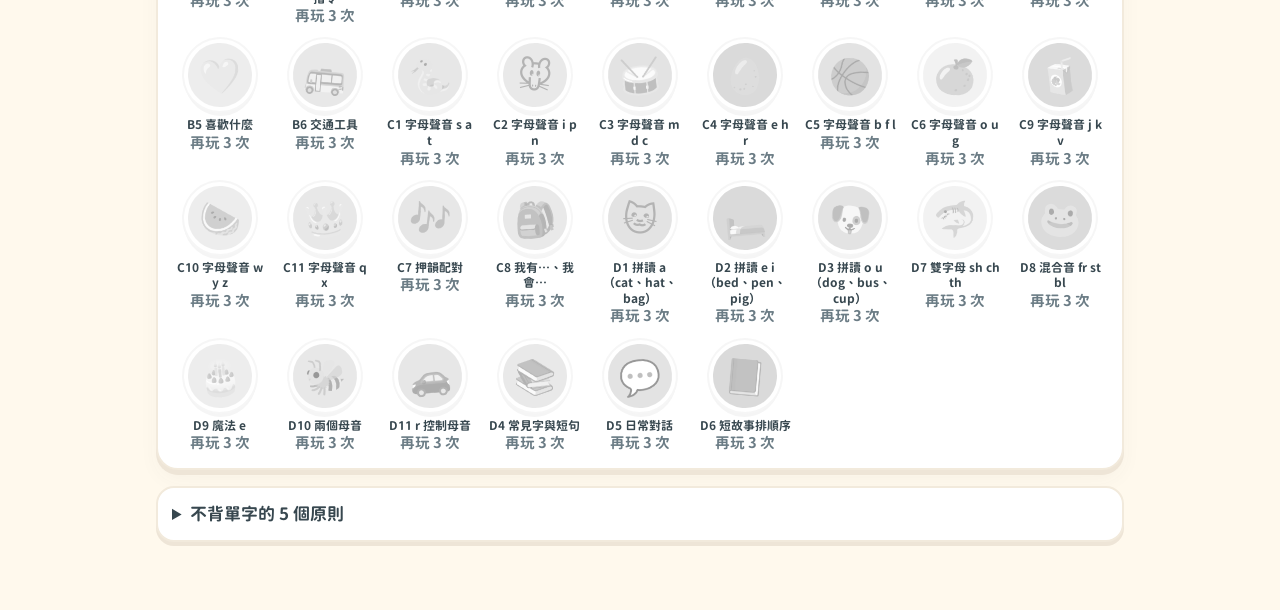
==== commit 921947d7: "Add files via upload" ====
--- a/index.html
+++ b/index.html
@@ -52,11 +52,18 @@
 <script src="data/curriculum.js"></script>
 <script src="data/art-c.js"></script>
 <script src="data/art-d.js"></script>
+<script src="data/art-e.js"></script>
+<script src="data/art-f.js"></script>
+<script src="data/scenes.js"></script>
 <script src="data/practice.js"></script>
 <script src="data/practice2.js"></script>
 <script src="data/phonics.js"></script>
+<script src="data/stage-e.js"></script>
+<script src="data/stories.js"></script>
+<script src="data/dialogs.js"></script>
 <script src="js/sound.js"></script>
 <script src="js/kid.js"></script>
+<script src="js/books.js"></script>
 <script src="js/app.js"></script>
 <script src="js/activities.js"></script>
 <script src="js/kinds.js"></script>
--- a/css/style.css
+++ b/css/style.css
@@ -187,68 +187,7 @@
   .wcard .we{font-size:1.5rem}
 }
 
-/* ===== 紙本學習單 ===== */
-.sheet-bar{display:flex;flex-wrap:wrap;gap:10px;align-items:center;margin:0 0 14px}
-.ws{background:#fff;border:2px solid #F2EADC;border-radius:22px;padding:20px;max-width:794px;margin:0 auto 24px;box-shadow:0 5px 0 var(--edge);color:#2f3b42}
-.ws-head{display:flex;justify-content:space-between;align-items:center;border-bottom:3px solid #2f3b42;padding-bottom:8px;margin-bottom:10px}
-.ws-t{display:flex;gap:10px;align-items:center}.ws-ic{font-size:2.2rem}
-.ws-u{font-size:1.5rem;font-weight:900;line-height:1.2}.ws-s{font-size:.8rem;color:var(--muted)}
-.ws-age{background:var(--yellow);border-radius:999px;padding:4px 16px;font-weight:900;font-size:1.05rem;white-space:nowrap}
-.ws-parent{border:2px dashed #9AA8B0;border-radius:14px;padding:8px 12px;font-size:.88rem;margin-bottom:10px;background:#FAFAF6}
-.ws-parent p{margin:.2em 0}.ws-parent .key{color:#6B7C85;font-size:.8rem}
-.act{border:2px solid #E4DCCB;border-radius:18px;padding:8px 14px;margin:8px 0;break-inside:avoid}
-.act h3{display:flex;align-items:center;gap:8px;margin:0 0 4px;font-size:1.1rem}
-.act .no{display:inline-grid;place-items:center;width:28px;height:28px;border-radius:50%;background:#2f3b42;color:#fff;font-size:.9rem}
-.act .how{margin:.1em 0 .5em;font-size:.88rem;color:#4a5a63}
-.ic{display:inline-block;font-size:2.4rem;line-height:1.1}
-.ic.big{font-size:2.6rem;width:58px;text-align:center}.ic.huge{font-size:5rem;width:150px;text-align:center}
-.ic.svg svg{width:100%;height:auto;display:block}.ic.big.svg{width:58px}.ic.huge.svg{width:150px}
-.tx{display:inline-block;font-weight:800;font-size:1.05rem;padding:8px 12px;border:2px solid #2f3b42;border-radius:14px;background:#fff}
-.stk-scene{display:flex;gap:16px;align-items:center}
-.stk-scene .ic.big{font-size:5rem;width:100px}
-.spots,.chart{display:flex;flex-wrap:wrap;gap:12px}
-.spot{width:58px;height:58px;border:3px dashed #8A99A3;border-radius:50%;display:inline-block}
-.outline{display:flex;gap:30px;justify-content:center;padding:6px 0}
-.outline .ic.svg svg [fill]:not([fill="none"]){fill:#fff!important}
-.outline .ic.svg svg [opacity]{display:none}
-.match{display:flex;justify-content:center;gap:110px;padding:2px 0}
-.match .col{display:flex;flex-direction:column;gap:6px}
-.match .mi{display:flex;align-items:center;gap:8px;min-height:56px}
-.match .mi.r{justify-content:flex-start}
-.match .dot{display:inline-block;width:16px;height:16px;border-radius:50%;background:#2f3b42}
-.match.shadow .mi.r .ic{filter:brightness(0);opacity:.7}
-.match .tx{font-size:.95rem;max-width:210px}
-.crow{margin:6px 0}.crow .say{font-size:.82rem;color:#6B7C85;margin-bottom:2px}
-.opts{display:flex;gap:16px}
-.opt{border:3px solid #2f3b42;border-radius:16px;padding:4px;display:grid;place-items:center;width:86px;height:68px;background:#fff}
-.trace{display:flex;align-items:center;gap:6px}.trace svg{flex:1;height:84px}
-.boxes{display:flex;gap:14px;justify-content:center;margin:4px 0 10px}
-.bx{width:118px;height:96px;border:3px dashed #8A99A3;border-radius:14px;position:relative}
-.bx b{position:absolute;left:6px;top:2px;font-size:1.3rem;color:#8A99A3}
-.cuts{display:flex;flex-wrap:wrap;gap:10px;justify-content:center}
-.cuts.grid3{display:grid;grid-template-columns:repeat(3,1fr)}
-.cc{border:2px dashed #2f3b42;border-radius:12px;padding:6px 8px;display:flex;flex-direction:column;align-items:center;min-width:112px;font-size:.78rem;color:#6B7C85;position:relative}
-.cc .lb{font-size:.9rem;font-weight:800;color:#2f3b42;text-align:center}
-.cc .ic.big{width:60px}
-.fin-grid{display:grid;grid-template-columns:1fr 1fr;gap:14px;font-size:.88rem}
-.fin p{margin:.25em 0}.ck{margin:.35em 0}
-.ws-foot{text-align:center;font-size:.72rem;color:#8A99A3;margin-top:8px}
 .muted{color:var(--muted)}
-.dl-list{display:grid;gap:10px;grid-template-columns:repeat(auto-fit,minmax(220px,1fr))}
-.dl-list .sub{margin:0}
-@media(max-width:600px){.match{gap:30px}.fin-grid{grid-template-columns:1fr}.outline{gap:10px}.ic.huge{width:110px;font-size:4rem}.ic.huge.svg{width:110px}.opts{gap:8px}.opt{width:78px}.boxes{gap:6px}.bx{width:90px}}
-@page{size:A4;margin:11mm}
-@media print{
-  body{-webkit-print-color-adjust:exact;print-color-adjust:exact;font-size:14px}
-  .ws{border:0;box-shadow:none;border-radius:0;padding:0;margin:0;max-width:none}
-  .ws-age{background:#FFC943!important}
-  .act .no{background:#2f3b42!important;color:#fff!important}
-  .sheet-bar{display:none!important}
-}
-.chart{flex-wrap:nowrap;gap:8px}.chart .spot{width:50px;height:50px}
-.ws-foot{margin-top:2px}
-@page{margin:9mm 10mm}
-@media print{.act{margin:6px 0}.ws-parent{margin-bottom:6px}.fin p{margin:.15em 0}}
 
 /* ---------- 孩子模式 ---------- */
 body.kidmode header.top, body.kidmode .nav { display: none; }
@@ -294,3 +233,403 @@
 @keyframes kpop { 0% { transform: scale(1); } 40% { transform: scale(1.12); } 100% { transform: scale(1); } }
 @keyframes kshake { 0%, 100% { transform: translateX(0); } 25% { transform: translateX(-9px); } 75% { transform: translateX(9px); } }
 @media (prefers-reduced-motion: reduce) { .kisland, .khero, .kcard.yes, .kcard.shake, .kstars { animation: none !important; } }
+
+/* ===== 學習單（紙本）===== */
+.sheet-bar{display:flex;flex-wrap:wrap;gap:10px;align-items:center;margin:0 0 14px}
+.xs-wrap{overflow-x:auto;padding-bottom:8px}
+.xs{width:190mm;height:274mm;margin:0 auto 20px;background:#fff;border:2px solid #F2EADC;border-radius:16px;padding:6mm 7mm;box-sizing:border-box;display:flex;flex-direction:column;gap:3mm;color:#2f3b42;overflow:hidden}
+.xh{display:flex;align-items:center;gap:3mm;border-bottom:1.2mm solid #2f3b42;padding-bottom:2mm}
+.xh b{font-size:7mm;flex:1}.xi{font-size:9mm}
+.xage{background:#FFC943;border-radius:99px;padding:.8mm 4mm;font-weight:900;font-size:5mm}
+.xv{font-size:4.4mm;color:#6B7C85;font-weight:800}
+.xtip{font-size:4mm;color:#5b6b75;background:#FAFAF6;border:.4mm dashed #9AA8B0;border-radius:3mm;padding:1.4mm 3mm}
+.xrd{position:relative;flex:1;min-height:0;display:flex;flex-direction:column;gap:2mm;border:.6mm solid #E4DCCB;border-radius:5mm;padding:2mm}
+.xno{position:absolute;left:-1mm;top:-1mm;z-index:2;width:7mm;height:7mm;border-radius:50%;background:#2f3b42;color:#fff;display:grid;place-items:center;font-weight:900;font-size:4.2mm}
+.xrow{flex:1;min-height:0;display:flex;align-items:stretch;gap:3mm}
+.xpr{width:30%;display:flex;flex-direction:column;align-items:center;justify-content:center;gap:1mm;min-width:0}
+.xlab{font-size:3.8mm;color:#8A99A3;text-align:center}
+.xbig{font-size:26mm;line-height:1;font-weight:900;color:#2f3b42}
+.xspk{font-size:14mm}
+.xtx2{font-weight:900;font-size:6.4mm;text-align:center}.xtx2.q{font-size:7.5mm}
+.xpp1{height:100%;display:flex;justify-content:center;min-height:0}
+.xpr .xpp1{height:auto;flex:1;min-height:0;width:100%}
+.xops{flex:1;display:flex;gap:3mm;min-width:0}
+.xop{flex:1;min-width:0;min-height:0;border:.8mm solid #2f3b42;border-radius:5mm;display:flex;align-items:center;justify-content:center;padding:1.2mm}
+.xop .pic.svg,.xmc .pic.svg,.xpp1 .pic.svg,.xbigp .pic.svg,.xpt .pic.svg,.xobjs .pic.svg{display:flex;justify-content:center;height:100%;width:100%}
+.xop .pic.svg svg,.xmc .pic.svg svg,.xpp1 .pic.svg svg,.xbigp .pic.svg svg,.xpt .pic.svg svg,.xobjs .pic.svg svg{height:100%;width:auto;max-width:100%}
+.xtx{font-size:9mm;font-weight:900}
+.xops.t .xtx{font-size:5.6mm;text-align:center;line-height:1.25}
+.xbigp{flex:3;min-height:0;display:flex;justify-content:center}
+.xdots{flex:1.2;display:flex;gap:5mm;justify-content:center;align-items:center}
+.xdots i{height:100%;max-height:26mm;aspect-ratio:1;border:.9mm dashed #8A99A3;border-radius:50%}
+.xpaint{flex:1;min-height:0;display:flex;gap:6mm}
+.xpt{flex:1;min-height:0;display:flex;justify-content:center}
+.xpt .pic.svg svg [fill]:not([fill="none"]){fill:#fff!important}
+.xpt .pic.svg svg [opacity]{display:none}
+.xm{flex:1;min-height:0;display:flex;flex-direction:column;gap:2mm}
+.xmr{flex:1;min-height:0;display:flex;align-items:center;gap:1mm}
+.xmc{height:100%;width:32%;display:flex;justify-content:center;align-items:center;border:.6mm solid #E4DCCB;border-radius:4mm;padding:1mm;box-sizing:border-box}
+.xmc.r{margin-left:auto}
+.xdt{width:4mm;height:4mm;border-radius:50%;background:#2f3b42;flex:none}.xln{flex:1}
+.xm.sh .xmc.r .pic{filter:brightness(0);opacity:.7}
+.xlt{font-size:16mm;font-weight:900}
+.xobjs{flex:1.3;display:flex;flex-wrap:wrap;gap:1.5mm;align-items:center;justify-content:center;min-width:0}
+.xobjs .pic.svg{height:48%;width:30%}
+.xobjs.n1 .pic.svg,.xobjs.n2 .pic.svg{height:80%;width:42%}
+.xtr{align-items:center}.xtr .xpp1{width:22%;flex:none}.xtr svg{height:100%;flex:1;min-width:0}
+.xblank{flex:1.4;border:.7mm dashed #CBD3D8;border-radius:4mm}
+.xbd .xpp1{width:22%;flex:none}
+.xsl{display:flex;gap:2mm;align-items:center;flex:1}.xsl i{flex:1;height:70%;border:.8mm dashed #8A99A3;border-radius:3mm}
+.xtl{display:flex;gap:2mm;align-items:center;flex:1}.xtl b{flex:1;height:70%;display:grid;place-items:center;border-radius:50%;background:#FFE9A8;border:.7mm solid #2f3b42;font-size:11mm}
+.xord{flex:1;min-height:0;display:flex;gap:4mm}
+.xoi{flex:1;min-width:0;display:flex;flex-direction:column;align-items:center;gap:1mm;border:.6mm solid #E4DCCB;border-radius:4mm;padding:1.5mm}
+.xoi .xpp1{flex:1}.xoi .xtx2{font-size:4.6mm}
+.xnb{width:11mm;height:11mm;border:.8mm dashed #8A99A3;border-radius:2.5mm;display:block}
+.xf{display:flex;justify-content:space-between;align-items:center;font-size:7mm;color:#C9A227;letter-spacing:2mm}
+.xf small{font-size:3mm;color:#9AA8B0;letter-spacing:0}
+.xlist{display:grid;gap:10px}.xl{display:flex;flex-wrap:wrap;gap:8px;align-items:center}.xl b{min-width:64px}
+
+/* ===== 互動版 ===== */
+.xd{min-height:100vh;min-height:100dvh;display:flex;flex-direction:column;padding:12px 16px 20px;box-sizing:border-box;user-select:none;-webkit-user-select:none;touch-action:manipulation;max-width:900px;margin:0 auto}
+.xd-top{display:flex;align-items:center;gap:12px}
+.xb{width:52px;height:52px;border-radius:50%;border:0;background:#fff;font-size:1.5rem;box-shadow:0 3px 0 #D8CFBD;cursor:pointer}
+.xd-dots{flex:1;display:flex;gap:6px;justify-content:center;flex-wrap:wrap}
+.xd-dots i{width:14px;height:14px;border-radius:50%;background:#C9D8CE}.xd-dots i.d{background:#43A047}.xd-dots i.c{background:#FFB300;transform:scale(1.35)}
+.xd-tip{background:#FFF6D6;border-radius:14px;padding:8px 14px;margin:10px 0 0;font-size:1rem}
+.xd-body{flex:1;display:flex;flex-direction:column;align-items:center;justify-content:space-evenly;gap:14px;padding-top:10px}
+.xo,.xbigd,.xob,.xdc,.xtile,.xsw,.xsp,.xbigl,.xgo,.xsmall,.xbtn{font-family:inherit;cursor:pointer;-webkit-tap-highlight-color:transparent}
+.xo{background:#fff;border:5px solid #fff;border-radius:28px;box-shadow:0 6px 0 #D8CFBD;display:grid;place-items:center;padding:10px;transition:transform .15s,opacity .2s}
+.xo .pic.svg svg{width:100%;height:auto;display:block}
+.xo .pic.svg{width:100%}
+.xopsd{display:grid;gap:16px;width:100%}.xopsd.c2{grid-template-columns:1fr 1fr}.xopsd.c3{grid-template-columns:1fr 1fr 1fr}.xopsd.t{grid-template-columns:1fr}
+.xopsd .xo{min-height:150px}.xopsd.t .xo{min-height:84px;font-size:1.6rem}
+.xopsd.num .xo{min-height:110px}
+.xtx,.xo .xtx{font-size:2rem;font-weight:900;color:#37474F}
+.xo.ok{border-color:#43A047;background:#E8F5E9;transform:scale(1.06)}
+.xo.dim{opacity:.35}
+.xo.no,.xtile.no{animation:xshake .45s}
+@keyframes xshake{0%,100%{transform:translateX(0)}25%{transform:translateX(-10px)}75%{transform:translateX(10px)}}
+.xprd{display:flex;flex-direction:column;align-items:center;gap:10px;width:100%}
+.xbigd{width:min(60vw,300px);background:#fff;border:0;border-radius:34px;padding:14px;box-shadow:0 7px 0 #D8CFBD}
+.xbigd.s{width:min(46vw,230px)}
+.xbigd .pic.svg svg,.xpp1.d .pic.svg svg,.xcv .pic.svg svg,.xsmall .pic.svg svg{width:100%;height:auto;display:block}
+.xbigl{font-size:7rem;font-weight:900;color:#37474F;background:#fff;border:0;border-radius:34px;padding:0 44px;box-shadow:0 7px 0 #D8CFBD}
+.xsp{font-size:4.5rem;background:#FFC943;border:0;border-radius:50%;width:130px;height:130px;box-shadow:0 6px 0 #E2A91E}
+.xtx3{font-size:2.2rem;font-weight:900;color:#37474F;text-align:center;background:#fff;border-radius:24px;padding:12px 20px;border:0}
+.xtx3.q{box-shadow:0 5px 0 #D8CFBD}
+.xpp1.d{width:min(42vw,200px)}
+.xdots2{display:flex;gap:14px;flex-wrap:wrap;justify-content:center}
+.xdc{width:min(20vw,110px);height:min(20vw,110px);border:6px dashed #8AAE96;border-radius:50%;background:rgba(255,255,255,.5);padding:8px;box-sizing:border-box}
+.xdc.on{border:6px solid #FFC943;background:#fff;animation:xpop .35s}
+.xdc .pic.svg svg{width:100%;height:auto}
+@keyframes xpop{0%{transform:scale(.6)}70%{transform:scale(1.15)}100%{transform:scale(1)}}
+.xcv{width:min(78vw,360px);background:#fff;border-radius:30px;padding:12px;box-shadow:0 6px 0 #D8CFBD}
+.xcv .pic.svg svg [fill]:not([fill="none"]){fill:#fff!important}.xcv .pic.svg svg [opacity]{display:none}
+.xpal{display:flex;gap:10px;flex-wrap:wrap;justify-content:center}
+.xsw{width:54px;height:54px;border-radius:50%;border:4px solid #fff;box-shadow:0 3px 0 #D8CFBD}.xsw.on{transform:scale(1.25);border-color:#37474F}
+.xgo{background:#43A047;color:#fff;border:0;border-radius:99px;font-size:2.2rem;padding:8px 48px;box-shadow:0 5px 0 #2E7D32}
+.xmd{display:flex;gap:30px;justify-content:center;width:100%}.xcol{display:flex;flex-direction:column;gap:16px;flex:1;max-width:260px}
+.xcol .xo{min-height:120px}.xo.sel{border-color:#FFB300;transform:scale(1.05)}
+.xo.r.sh .pic{filter:brightness(0);opacity:.6}.xo.ok.sh .pic{filter:none;opacity:1}
+.xo.ok.c0{border-color:#1E88E5;background:#E3F2FD}.xo.ok.c1{border-color:#F4511E;background:#FBE9E7}.xo.ok.c2{border-color:#8E24AA;background:#F3E5F5}
+.xlt{font-size:4.2rem;font-weight:900;color:#37474F}
+.xobjs2{display:flex;flex-wrap:wrap;gap:10px;justify-content:center;max-width:520px}
+.xob{width:min(26vw,120px);background:#fff;border:0;border-radius:24px;padding:8px;box-shadow:0 5px 0 #D8CFBD}.xob.on{background:#FFE9A8;transform:scale(.92)}
+.xob .pic.svg svg{width:100%;height:auto}
+.xnum{font-size:4.5rem;font-weight:900;color:#37474F;min-height:80px}
+.xtrw{position:relative;width:min(80vw,340px);height:min(62vw,340px);background:#fff;border-radius:30px;box-shadow:0 6px 0 #D8CFBD;overflow:hidden}
+.xtrbg{position:absolute;inset:0;display:flex;justify-content:center}.xtrbg svg{height:100%;width:auto}
+.xtrc{position:absolute;inset:0;width:100%;height:100%;touch-action:none}
+.xsmall{width:90px;background:#fff;border:0;border-radius:20px;padding:6px;box-shadow:0 4px 0 #D8CFBD}
+.xslots{display:flex;gap:14px}.xs1{width:84px;height:100px;border:5px dashed #8AAE96;border-radius:20px;display:grid;place-items:center;font-size:4rem;font-weight:900;color:#37474F;background:rgba(255,255,255,.5)}
+.xs1.on{border:5px solid #43A047;background:#fff}
+.xtiles{display:flex;gap:16px}.xtile{width:92px;height:92px;border-radius:50%;border:0;background:#FFC943;font-size:3.4rem;font-weight:900;color:#37474F;box-shadow:0 6px 0 #E2A91E}.xtile.used{opacity:.25}
+.xordd{display:flex;gap:14px;width:100%;justify-content:center;flex-wrap:wrap}
+.xo.ord{width:min(29vw,200px);gap:6px}.xo.ord .xtx2{font-size:1.15rem}
+.xo.ord .xnb{width:48px;height:48px;border:4px dashed #B8C4BD;border-radius:12px;font-size:2rem;font-style:normal;font-weight:900;display:grid;place-items:center}
+.xo.ord.ok .xnb{border:4px solid #43A047;background:#43A047;color:#fff}
+.xd-end{flex:1;display:flex;flex-direction:column;align-items:center;justify-content:center;gap:16px}
+.xcheer{font-size:7rem;animation:xpop .6s}.xstars{font-size:3.4rem}.xend-t{font-size:2.6rem;font-weight:900;color:#37474F}
+.xd-btns{display:flex;gap:18px;margin-top:14px}.xbtn{width:92px;height:92px;border-radius:50%;border:0;background:#fff;font-size:2.6rem;box-shadow:0 6px 0 #D8CFBD}
+@media(max-width:520px){.xd{padding:10px}.xo.ord .xtx2{font-size:.95rem}.xmd{gap:14px}}
+@page{size:A4;margin:11mm}
+@media print{
+  body{-webkit-print-color-adjust:exact;print-color-adjust:exact;background:#fff!important}
+  .xs-wrap{overflow:visible;padding:0}
+  .xs{border:0;border-radius:0;margin:0;width:100%;height:272mm}
+}
+.xtx2.q{font-size:5.2mm;line-height:1.2}
+.xpr:has(.xtx2.q){width:36%}
+.xbig{font-size:19mm;line-height:.95}
+.xspk{font-size:9mm;line-height:1}
+.xlab{font-size:3.2mm;line-height:1.1}
+.xpr{overflow:hidden}
+
+/* ===== 多元活動（紙本）===== */
+.xrd.k-colorby{flex:2.2}.xrd.k-maze,.xrd.k-dotdot{flex:1.5}.xrd.k-bingo{flex:1.3}.xrd.k-spinner{flex:1.25}.xrd.k-hunt,.xrd.k-sort{flex:1.2}.xrd.k-wordfam{flex:1.4}
+.xhunt,.xmzw,.xbing,.xsrt,.xcbw{flex:1;min-height:0;display:flex;gap:3mm}
+.xhunt,.xmzw{align-items:stretch}
+.xhl{width:20%;display:flex;align-items:center;justify-content:center;border:.7mm dashed #9AA8B0;border-radius:4mm;padding:1mm;min-height:0}
+.xhl .pic.svg{display:flex;justify-content:center;height:100%;width:100%}.xhl .pic.svg svg{height:100%;width:auto;max-width:100%}
+.xbig2{font-size:13mm;font-weight:900}
+.xhg{flex:1;min-height:0;display:grid;grid-template-columns:repeat(var(--c),1fr);grid-auto-rows:1fr;gap:1.6mm}
+.xhc,.xbc,.xmc2,.xcc{border:.5mm solid #CBD3D8;border-radius:3mm;display:flex;align-items:center;justify-content:center;min-width:0;min-height:0;padding:.8mm;overflow:hidden}
+.xhc .pic.svg,.xbc .pic.svg,.xmc2 .pic.svg{display:flex;justify-content:center;height:100%;width:100%}
+.xhc .pic.svg svg,.xbc .pic.svg svg,.xmc2 .pic.svg svg{height:100%;width:auto;max-width:100%}
+.xct{font-size:8mm;font-weight:900}
+.xbing{flex-direction:column}.xbg{flex:1;min-height:0;display:grid;grid-template-columns:repeat(var(--c),1fr);grid-auto-rows:1fr;gap:2mm}
+.xbc{border:.8mm solid #2f3b42;border-radius:4mm}
+.xcall{font-size:3.2mm;color:#8A99A3;text-align:center}
+.xmz{flex:1;min-height:0;display:grid;grid-template-columns:repeat(var(--c),1fr);grid-auto-rows:1fr;gap:1.2mm}
+.xmc2.st{box-shadow:inset 1.6mm 0 0 #43A047}.xmc2.en{box-shadow:inset -1.6mm 0 0 #E53935}
+.xfamr{flex:1;min-height:0;display:flex;flex-direction:column;gap:1.2mm}
+.xbank{display:flex;gap:3mm;justify-content:center}.xbank b{width:9mm;height:9mm;border-radius:50%;background:#FFE9A8;border:.6mm solid #2f3b42;display:grid;place-items:center;font-size:5.4mm}
+.xfr{flex:1;min-height:0;display:flex;align-items:center;gap:2mm}
+.xfp{width:13mm;height:100%;display:flex;align-items:center}.xfp .pic.svg{height:100%}.xfp .pic.svg svg{height:100%;width:auto}
+.xbx{width:16mm;height:80%;border:.8mm dashed #8A99A3;border-radius:3mm}
+.xri{font-size:9mm;font-weight:900;color:#1E88E5}.xwl{flex:1;border-bottom:.6mm dashed #CBD3D8;height:60%}
+.xspn{flex:1;min-height:0;display:flex;gap:4mm}.xsv{height:100%;aspect-ratio:1}.xsv svg{height:100%;width:auto}
+.xsr{flex:1;display:flex;flex-direction:column;gap:1.4mm;min-height:0}.xsl2{flex:1;display:flex;align-items:center;gap:2mm;border-bottom:.5mm dashed #CBD3D8}
+.xsl2 i{width:14mm;height:80%;border:.7mm dashed #8A99A3;border-radius:3mm}.xsl2 b{font-size:8mm;color:#1E88E5}.xpbox{flex:1;height:80%;border:.6mm dashed #CBD3D8;border-radius:3mm}
+.xsrt{flex-direction:column}.xsh{display:flex;justify-content:space-around}.xsh b{font-size:12mm;border:.8mm solid #2f3b42;border-radius:4mm;padding:0 6mm;background:#FFE9A8}
+.xsg{flex:1;min-height:0;display:grid;grid-template-columns:repeat(3,1fr);grid-auto-rows:1fr;gap:2mm}
+.xsi{border:.5mm solid #CBD3D8;border-radius:3mm;display:flex;flex-direction:column;align-items:center;min-height:0;padding:.8mm}
+.xsi .pic.svg{flex:1;min-height:0;display:flex;justify-content:center;width:100%}.xsi .pic.svg svg{height:100%;width:auto;max-width:100%}
+.xsc{display:flex;gap:6mm}.xsc i{font-style:normal;width:8mm;height:8mm;border:.6mm solid #2f3b42;border-radius:50%;display:grid;place-items:center;font-weight:900;font-size:4.6mm}
+.xbub{flex:1;min-width:0;height:100%}.xbub svg{height:100%;width:100%}
+.xddw{flex:1;min-height:0;display:flex;justify-content:center}.xddw svg{height:100%;width:auto}
+.xdd text{fill:#2f3b42}.xdpc{fill:#fff;stroke:#2f3b42;stroke-width:1.2}.xdp.st .xdpc{fill:#43A047}
+.xcbw{flex-direction:column}.xleg{display:flex;gap:5mm;justify-content:center}
+.xlg{min-width:16mm;height:9mm;padding:0 3mm;border-radius:99px;display:inline-grid;place-items:center;font-weight:900;font-size:5mm;border:.6mm solid #2f3b42;color:#fff;text-shadow:0 0 1.2mm rgba(0,0,0,.55)}
+.xcb{flex:1;min-height:0;aspect-ratio:var(--c)/var(--r);align-self:center;max-width:100%;display:grid;grid-template-columns:repeat(var(--c),1fr);grid-auto-rows:1fr;gap:.8mm}
+.xcc{font-size:5mm;font-weight:900;border-radius:1.4mm;padding:0}
+.xseq{font-size:9mm;font-weight:900;letter-spacing:1.5mm;white-space:pre}
+.xrow .xseq{font-size:8mm}
+/* 教學頁 */
+.xs.teach .xtrw3{flex:1;min-height:0;display:flex;align-items:center;gap:4mm;border:.6mm solid #E4DCCB;border-radius:5mm;padding:2mm 4mm}
+.xtl1{display:flex;flex-direction:column;align-items:center;min-width:34mm}.xcap{font-size:20mm;line-height:1;font-weight:900}.xsnd{font-size:5mm;color:#8A99A3}
+.xdl{display:flex;height:16mm}.xdl svg{height:100%;width:auto}
+.xtex{flex:1;display:flex;gap:4mm;height:100%}.xte{flex:1;min-width:0;display:flex;flex-direction:column;align-items:center;justify-content:center;min-height:0}
+.xte .pic.svg,.xtrw3>.xpp1 .pic.svg{display:flex;justify-content:center;height:100%;width:100%;min-height:0}.xte .pic.svg svg,.xtrw3>.xpp1 .pic.svg svg{height:100%;width:auto;max-width:100%}
+.xte{padding:1mm}.xte .pic.svg{flex:1}.xte b{font-size:6mm}
+.hi{color:#E53935;text-decoration:none;font-weight:900}
+.xtiles3{display:flex;gap:2mm}.xtiles3 b,.xword b{width:16mm;height:16mm;display:grid;place-items:center;border-radius:3mm;font-size:11mm}
+.xword{display:flex;gap:1mm}.xword b{width:auto;height:auto;background:none!important;font-size:15mm}
+.to{background:#E53935}.tv{background:#1E88E5}.tf{background:#43A047}
+.xword .to{color:#E53935}.xword .tv{color:#1E88E5}.xword .tf{color:#43A047}
+.xar{font-size:10mm;color:#8A99A3}
+.xfam{display:flex;flex-wrap:wrap;gap:3mm;justify-content:center;border:.6mm dashed #9AA8B0;border-radius:5mm;padding:2mm}
+.xfc{display:flex;align-items:center;gap:1mm;font-size:8mm;font-weight:900}.xfc i{font-style:normal;color:#8A99A3;margin:0 1mm}.xon{color:#E53935}
+.xs.teach .xtrw3>.xpp1{height:100%;width:36mm}
+
+/* ===== 多元活動（互動）===== */
+.xhd0{display:flex;align-items:center;gap:12px;background:#fff;border:0;border-radius:24px;padding:8px 18px;box-shadow:0 5px 0 #D8CFBD;font-family:inherit}
+.xhd0 .pic.svg svg{width:72px;height:auto}.xhd0 .xbig2{font-size:3.4rem}.xhd0 .xtx2{font-size:2.2rem}.xsp2{font-size:2rem}
+.xhd{display:grid;grid-template-columns:repeat(var(--c),1fr);gap:10px;width:100%}
+.xhb,.xbcd,.xmb{background:#fff;border:4px solid #fff;border-radius:20px;box-shadow:0 5px 0 #D8CFBD;padding:6px;display:grid;place-items:center;font-family:inherit;cursor:pointer;min-height:70px}
+.xhb .pic.svg svg,.xbcd .pic.svg svg,.xmb .pic.svg svg{width:100%;height:auto;display:block}
+.xhb .xct,.xmb .xct{font-size:2.4rem}.xbcd .xct{font-size:2.8rem}
+.xhb.ok,.xbcd.ok,.xmb.ok{border-color:#43A047;background:#E8F5E9}.xhb.no,.xbcd.no,.xmb.no,.xcb.no{animation:xshake .45s}
+.xbcd.ok::after{content:"⭐";position:absolute;font-size:2rem}.xbcd{position:relative}
+.xbgd{display:grid;grid-template-columns:repeat(var(--c),1fr);gap:10px;width:100%;max-width:520px}
+.xcalls{display:flex;gap:8px}.xcalls i{width:16px;height:16px;border-radius:50%;background:#C9D8CE}.xcalls i.d{background:#FFB300}
+.xmzd{display:grid;grid-template-columns:repeat(var(--c),1fr);gap:8px;width:100%}
+.xmb.st{border-color:#43A047}.xmb.en{border-color:#E53935}
+.xfamd{display:flex;align-items:center;gap:20px;justify-content:center}.xfw{display:flex;align-items:center;gap:6px;font-size:5rem;font-weight:900}
+.xfb{min-width:90px;height:110px;border:5px dashed #8AAE96;border-radius:20px;display:grid;place-items:center;color:#E53935;background:rgba(255,255,255,.5)}.xfb.on{border:5px solid #E53935;background:#fff}
+.xfw .xri{font-size:5rem}.xfpic{width:110px}.xfpic .pic.svg svg{width:100%;height:auto}
+.xtile.used{opacity:.4}
+.xspwrap{position:relative;width:min(80vw,340px)}.xpoint{position:absolute;left:50%;top:-14px;transform:translateX(-50%);font-size:2.2rem;z-index:2;color:#E53935}
+.xspw{width:100%;border:0;background:none;padding:0;cursor:pointer}.xspw svg{width:100%;height:auto;display:block;filter:drop-shadow(0 6px 0 #D8CFBD)}
+.xres{display:flex;gap:10px;align-items:center;font-size:3rem;font-weight:900;min-height:90px;color:#37474F}.xres .xon{color:#E53935}.xres .xri{font-size:3rem}.xrl{font-size:4.4rem}.xrp{width:80px;display:inline-block}.xrp .pic.svg svg{width:100%;height:auto}
+.xlbs{display:flex;gap:20px}.xlb{font-family:inherit;font-size:3.6rem;font-weight:900;color:#37474F;background:#FFE9A8;border:0;border-radius:28px;padding:10px 34px;box-shadow:0 6px 0 #E2C672;cursor:pointer}.xlb.ok{background:#C8E6C9}
+.xd-dots.s{flex:none}
+.xtrbg.bub svg{height:100%;width:100%}
+.xddw.d{width:min(86vw,420px);background:#fff;border-radius:30px;padding:10px;box-shadow:0 6px 0 #D8CFBD}.xddw.d svg{width:100%;height:auto}
+.xdp{cursor:pointer}.xdp.on .xdpc{fill:#FFB300}.xdp.no .xdpc{fill:#E53935}.xdline{stroke:#1E88E5;stroke-width:2.6;stroke-linecap:round}
+.xleg.d{gap:12px;flex-wrap:wrap}.xleg.d .xlg{min-width:84px;height:64px;font-size:2rem;cursor:pointer;font-family:inherit}.xleg.d .xlg.on{outline:5px solid #37474F}
+.xcbd{display:grid;grid-template-columns:repeat(var(--c),1fr);gap:4px;width:100%;max-width:480px}
+.xcb{aspect-ratio:1;border:2px solid #D8CFBD;background:#fff;border-radius:8px;font-family:inherit;font-weight:900;font-size:1.5rem;color:#37474F;cursor:pointer;padding:0}
+.xcbd.reveal .xcb:not(.ok){opacity:.18}
+.xcap2{font-family:inherit;font-size:7.5rem;font-weight:900;color:#37474F;background:#fff;border:0;border-radius:34px;padding:0 40px;box-shadow:0 7px 0 #D8CFBD;cursor:pointer}
+.xtex2{display:flex;gap:12px;width:100%;justify-content:center}
+.xte2{flex:1;max-width:190px;background:#fff;border:4px solid #fff;border-radius:24px;box-shadow:0 5px 0 #D8CFBD;padding:8px;display:flex;flex-direction:column;align-items:center;gap:4px;font-family:inherit;cursor:pointer}.xte2.ok{border-color:#43A047}
+.xte2 b{font-size:1.5rem}.xte2 .pic.svg{width:100%}.xte2 .pic.svg svg{width:100%;height:auto}
+.xtiles3.d{gap:10px;font-size:1rem}.xtiles3.d b{width:78px;height:78px;font-size:3.6rem;opacity:.45;transition:opacity .2s,transform .2s}.xtiles3.d b.on{opacity:1;transform:scale(1.18)}
+.xword2{font-family:inherit;font-size:3.4rem;font-weight:900;background:#fff;border:0;border-radius:24px;padding:4px 34px;box-shadow:0 5px 0 #D8CFBD;color:#37474F;cursor:pointer}
+.xbtn0{background:#fff;border:0;border-radius:30px;padding:10px;box-shadow:0 6px 0 #D8CFBD;cursor:pointer}
+.xseq.d{font-size:3.4rem;background:#fff;border-radius:24px;padding:6px 20px;box-shadow:0 5px 0 #D8CFBD}
+
+/* 列印：只輸出學習單本身，不印按鈕、導覽、背景裝飾 */
+@media print{
+  header.top,nav.nav,.top,.nav,.noprint,.sheet-bar,.toast,.modal,.btn,button,.xd-top{display:none!important}
+  html,body{background:#fff!important;margin:0;padding:0}
+  body:before,body:after{display:none!important}
+  main.wrap,.wrap{max-width:none!important;padding:0!important;margin:0!important}
+  .xs{break-inside:avoid;page-break-inside:avoid;box-shadow:none}
+  .xs-wrap .xs{break-after:page;page-break-after:always}
+  .xs-wrap .xs:last-child{break-after:auto;page-break-after:auto}
+}
+
+/* ---- 直接教學（DI）：判斷題 + 教學頁 ---- */
+.tc{background:#1E88E5}.tw{background:#E53935}
+.dtl{display:flex;gap:.6mm;justify-content:center}.dtl b{width:5.2mm;height:5.2mm;display:grid;place-items:center;border-radius:1mm;font-size:3.6mm;font-weight:900}
+.dtl.lg b{width:9mm;height:9mm;font-size:6.5mm;border-radius:2mm}
+.xdisc{display:flex;flex-direction:column;gap:2mm;flex:1;min-height:0}
+.xdh{display:flex;align-items:center;gap:3mm;font-size:3.6mm;color:#5b6a73}.xdh .xcap{font-size:13mm}.xdh .xsnd{font-size:7mm;color:#2f3b42}
+.xdg{display:grid;grid-template-columns:repeat(6,1fr);gap:2mm;flex:1;min-height:0;align-content:start}
+.xdi{position:relative;display:flex;flex-direction:column;align-items:center;gap:1mm;border:.4mm solid #E4DCCB;border-radius:3mm;padding:1.5mm;min-height:0}
+.xdn{position:absolute;left:1mm;top:.5mm;font-style:normal;font-size:3mm;color:#8A99A3;font-weight:900}
+.xdp{height:21mm;width:100%;display:flex;justify-content:center}.xdp .pic.svg{display:flex;justify-content:center;height:100%;width:100%}.xdp .pic.svg svg{height:100%;width:auto;max-width:100%}
+.xdyn{display:flex;gap:3mm}.xdyn span{width:8.5mm;height:8.5mm;border:.6mm solid #2f3b42;border-radius:50%;display:grid;place-items:center;font-size:4.6mm}
+.xrd.k-disc{flex:1}
+.xs.di .xtip{font-size:3.6mm}
+.xdtblk{flex:1;min-height:0;display:flex;align-items:center;gap:4mm;border:.6mm solid #E4DCCB;border-radius:5mm;padding:2mm 4mm}
+.xdtrows{flex:1;display:flex;flex-direction:column;gap:2mm;min-width:0;height:100%}.xdtrows.big{flex:1}
+.xdtrow{flex:1;min-height:0;display:flex;align-items:center;gap:3mm;border-radius:4mm;padding:1.5mm 3mm}.xdtrow.yes{background:#E8F5E9;border:.5mm solid #43A047}.xdtrow.no{background:#FFEBEE;border:.5mm solid #E53935}
+.xdtlab{width:24mm;font-weight:900;font-size:4.4mm;flex:none}.xdtrow.yes .xdtlab{color:#2E7D32}.xdtrow.no .xdtlab{color:#C62828}
+.xdtws{flex:1;display:flex;gap:3mm;height:100%;min-height:0}.xdtw{flex:1;display:flex;flex-direction:column;align-items:center;justify-content:center;min-width:0;min-height:0}.xdtw .xdp{flex:1;height:auto;min-height:0}.xdtw b{font-size:5mm}
+.xdtw .dtl b{width:7mm;height:7mm;font-size:5mm}
+.xdtrule{text-align:center;font-weight:900;font-size:4.2mm;display:flex;align-items:center;justify-content:center;gap:2mm}
+/* 互動版 */
+.xdsnd{display:flex;align-items:center;gap:12px;background:#fff;border:0;border-radius:24px;padding:4px 22px;box-shadow:0 5px 0 #D8CFBD;font-family:inherit;font-weight:900;color:#37474F}
+.xdsnd .xcap3{font-size:3.6rem}.xdsnd span:nth-child(2){font-size:2rem;color:#8A99A3}
+.xdsnd.leg{padding:10px 22px}.xdsnd .dtl.lg b,.xd-body .dtl.lg b{width:46px;height:46px;font-size:2rem;border-radius:10px}
+.xdpic{background:#fff;border:0;border-radius:28px;padding:10px;box-shadow:0 6px 0 #D8CFBD;width:min(52vw,240px);cursor:pointer}.xdpic .pic.svg svg{width:100%;height:auto;display:block}
+.dtl.d b{width:48px;height:48px;font-size:2.2rem;border-radius:10px}.dtl.s b{width:20px;height:20px;font-size:.95rem;border-radius:5px}.dtl.big b{width:60px;height:60px;font-size:2.8rem}
+.xdv{min-height:2.2rem;font-size:1.7rem;font-weight:900;color:#37474F}
+.xyes,.xnot{width:112px;height:112px;border-radius:50%;border:0;font-size:3.6rem;color:#fff;font-family:inherit;cursor:pointer}
+.xyes{background:#43A047;box-shadow:0 7px 0 #2E7D32}.xnot{background:#E53935;box-shadow:0 7px 0 #B71C1C}
+.xyes.ok,.xnot.ok{outline:6px solid #FFC943}.xyes.no,.xnot.no{opacity:.45}
+.xyes.hint,.xnot.hint{animation:xhint .6s infinite alternate}@keyframes xhint{to{transform:scale(1.12)}}
+.xdyn.d{display:flex;gap:36px}.xdyn.d button span{display:none}
+.xdtl{font-weight:900;font-size:1.3rem;padding:2px 16px;border-radius:99px}.xdtl.yes{background:#E8F5E9;color:#2E7D32}.xdtl.no{background:#FFEBEE;color:#C62828}
+.xte2.p{border-color:#43A047}.xte2.n{border-color:#E53935}.xte2.on{transform:scale(1.06)}
+.xrd.k-disc{flex:none}.xdg{grid-auto-rows:33mm;flex:none}.xdi{min-height:0;overflow:hidden}.xdi .xdp{height:18mm;flex:none}
+.xdisc{flex:none}.xdh .xcap{font-size:11mm}
+.xdtw .dtl b{width:11mm;height:11mm;font-size:8mm;border-radius:2mm}.xdtw .dtl{gap:1mm}
+.xs.di footer.xf{letter-spacing:0;font-size:4mm}
+.xdg{grid-auto-rows:28mm}.xdi .xdp{height:15mm}.xdyn span{width:7.5mm;height:7.5mm;font-size:4mm}.xdisc{gap:1mm}.xdh .xcap{font-size:9mm}.xdh .xsnd{font-size:6mm}
+.xdh{padding-left:8mm}.xdisc.cvc .xdg{grid-auto-rows:34mm}.xdisc.cvc .xdi .xdp{height:17mm}.xdisc.cvc .dtl b{width:4.6mm;height:4.6mm;font-size:3.2mm}
+.xdisc.cvc .xdg{grid-auto-rows:31mm}.xdisc.cvc .xdi .xdp{height:15mm}
+.xs.teach.di.n2 .xdtrows.big .xdtrow,.xs.teach.di.n3 .xdtrows.big .xdtrow{flex:none;height:29mm}
+.xs.teach.di.n2 .xdtrows.big,.xs.teach.di.n3 .xdtrows.big{flex:none;height:auto}
+.xs.teach.di.n2 .xdtrows.big .xdtw .xdp,.xs.teach.di.n3 .xdtrows.big .xdtw .xdp{height:18mm;flex:none}
+.xs.teach.di.n2 .xdtrows.big .dtl b,.xs.teach.di.n3 .xdtrows.big .dtl b{width:6mm;height:6mm;font-size:4.4mm}
+.xs.teach.di.n2 .xdtrule,.xs.teach.di.n3 .xdtrule{margin-top:1mm;font-size:3.8mm}
+.tq{background:#B0BEC5}
+.xdisc.cvc .xdg{grid-auto-rows:29.5mm}.xdisc.cvc .xdi .xdp{height:14mm}
+.xsnd.sm{font-size:4.6mm}.xsm{font-size:1.1rem;color:#8A99A3}
+.xs.teach.di.n3 .xdtrows.big .xdtrow{height:27mm}.dtl.lg{gap:1mm}
+
+/* ===== v2.7 易讀性：白底＋黑／藍／紅字，字再大一點 ===== */
+.xs{color:#111}
+.xlab,.xcall,.xv,.xar,.xsnd,.xsm,.xtip,.xdn{color:#3d4852}
+.xf small{color:#5B6A73;font-size:3.6mm}
+.xtip{font-size:4.8mm;line-height:1.3;background:#fff;border-color:#5B6A73}
+.xh b{font-size:8mm}.xv{font-size:5mm}.xage{font-size:5.4mm}
+.xlab{font-size:4.8mm}.xcall{font-size:4.4mm}.xtx2{font-size:7.4mm}.xtx2.q{font-size:7mm}.xpr:has(.xtx2.q){width:38%}
+.xtx{font-size:10mm}.xops.t .xtx{font-size:5.4mm}.xct{font-size:10mm}.xfc{font-size:9.5mm}.xoi .xtx2{font-size:5.8mm}
+.xbank b{width:10mm;height:10mm;font-size:6.6mm;background:#fff}.xsc i{width:9mm;height:9mm;font-size:5.6mm}
+.xsnd{font-size:6.4mm}.xte b{font-size:7.4mm}.xdtw b{font-size:6.6mm}.xdtlab{font-size:5.6mm}
+.xdh{font-size:4.8mm;color:#111}.xdh .xsnd{font-size:7mm}.xdn{font-size:4.2mm;font-weight:900}
+.xtl b,.xsh b{background:#fff}
+.xcc{font-size:6.4mm}.xseq{font-size:10mm}.xrow .xseq{font-size:9mm}
+/* 字母格：白底、彩色邊框、同色字（不再用有色底＋白字） */
+.to,.tv,.tf,.tc,.tw,.tq{background:#fff!important;border:.9mm solid currentColor;box-sizing:border-box}
+.to,.tw{color:#D32F2F}.tv,.tc{color:#1565C0}.tf{color:#2E7D32}.tq{color:#5B6A73;border-style:dashed}
+.xword .to,.xword .tv,.xword .tf{border:0}
+.xtiles3 b,.xword b{font-weight:900}.xtiles3 b{width:17mm;height:17mm;font-size:12mm}
+.dtl b{font-weight:900}.dtl b{width:5mm;height:5mm;font-size:3.7mm;border-width:.6mm}
+.dtl.lg b{width:10mm;height:10mm;font-size:7.4mm;border-width:.9mm}
+.xdisc.cvc .dtl b{width:4.7mm;height:4.7mm;font-size:3.5mm;border-width:.5mm}
+.xs.teach.di .xdtw .dtl b{width:8mm;height:8mm;font-size:6mm}
+.xs.teach.di.n2 .xdtrows.big .dtl b,.xs.teach.di.n3 .xdtrows.big .dtl b{width:7mm;height:7mm;font-size:5.2mm}
+.xtiles3.d b,.dtl.d b,.dtl.s b{border-width:3px}.dtl.d b{width:50px;height:50px;font-size:2.4rem}.dtl.s b{width:22px;height:22px;font-size:1.05rem}.dtl.big b{width:60px;height:60px;font-size:2.8rem}
+.xlg{color:#111;text-shadow:none;font-size:5.6mm}
+.xyes,.xnot{background:#fff;border:7px solid;box-shadow:0 7px 0 #D8CFBD;font-weight:900}.xyes{color:#2E7D32;border-color:#2E7D32}.xnot{color:#C62828;border-color:#C62828}
+.xdtl{font-size:1.5rem}.xdtl.yes{background:#fff;border:3px solid #2E7D32}.xdtl.no{background:#fff;border:3px solid #C62828}
+.xdtrow.yes,.xdtrow.no{background:#fff}.xdtrow.yes{border-width:.9mm}.xdtrow.no{border-width:.9mm}
+.xdtrow.yes .xdtlab{color:#2E7D32}.xdtrow.no .xdtlab{color:#C62828}
+.xd-tip{background:#fff;border:2px solid #D8CFBD;font-size:1.2rem}
+.xdv{font-size:2rem}.xdsnd .xcap3{color:#111}
+.xdg{grid-template-columns:repeat(5,1fr)}
+.xdisc.cvc .dtl b{width:5.2mm;height:5.2mm;font-size:4.1mm;border-width:.5mm}
+.xdisc .dtl.lg b{width:8.5mm;height:8.5mm;font-size:6.4mm;border-width:.8mm}
+.xdisc.cvc .xdg{grid-auto-rows:30mm}.xdisc.cvc .xdi .xdp{height:15mm}
+.xdi .xdp{height:16mm}.xdg{grid-auto-rows:29mm}
+.xdyn span{width:8mm;height:8mm;font-size:4.6mm}
+.xdh .xcap{font-size:11mm}
+/* v2.7 判斷題版面：每回合 2 列，題數少的格子大（6 題 3 欄、8 題 4 欄、10 題 5 欄） */
+.xdg{grid-template-columns:repeat(var(--dc,5),1fr)!important;grid-auto-rows:34mm!important}
+.xdisc.cvc .xdg{grid-auto-rows:38mm!important}
+.xdi .xdp,.xdisc.cvc .xdi .xdp{height:17mm}
+.xdisc.n6 .xdi .xdp{height:21mm}.xdisc.cvc.n6 .xdi .xdp{height:19mm}
+.xdisc .dtl{width:100%}.xdisc .dtl b{flex:1 1 0;min-width:0;aspect-ratio:1;height:auto!important}
+.xdisc.cvc.n6 .dtl b{max-width:9mm;font-size:6.4mm}.xdisc.cvc.n8 .dtl b{max-width:7mm;font-size:5.2mm}.xdisc.cvc.n10 .dtl b{max-width:5.6mm;font-size:4.2mm}
+.xdisc .dtl.lg{width:auto}.xdisc .dtl.lg b{flex:none;width:8.5mm;max-width:none;font-size:6.4mm}
+.xdyn span{width:8.5mm;height:8.5mm}
+.xdg{grid-template-columns:repeat(var(--dc,5),1fr)!important;grid-auto-rows:29mm!important}
+.xdisc.cvc .xdg{grid-auto-rows:29mm!important}
+.xdi .xdp{height:16mm}.xdisc.n6 .xdi .xdp{height:17mm}.xdisc.cvc .xdi .xdp,.xdisc.cvc.n6 .xdi .xdp{height:11.5mm}
+.xdisc.cvc.n6 .dtl b{max-width:8mm;font-size:5.8mm}.xdisc.cvc.n8 .dtl b{max-width:6.8mm;font-size:5mm}.xdisc.cvc.n10 .dtl b{max-width:5.6mm;font-size:4.2mm}
+.xdyn span{width:7.5mm;height:7.5mm;font-size:4.2mm}.xdi{gap:.6mm;padding:1mm}
+.xs:has(.xdisc) .xf{display:none}
+.xdisc:not(.cvc) .xdg{grid-auto-rows:26mm!important}.xdisc:not(.cvc) .xdi .xdp{height:14.5mm}.xdisc:not(.cvc).n6 .xdi .xdp{height:15.5mm}
+.xdisc.cvc .xdg{grid-auto-rows:27.5mm!important}
+.xdisc.cvc.mg .xdg{grid-auto-rows:25mm!important}.xdisc.cvc.mg .xdi .xdp{height:10mm}.xdisc.cvc.mg.n6 .dtl b{max-width:7mm;font-size:5mm}
+.xdisc.mg .xdh{font-size:4.2mm}
+.xdisc.cvc.mg .xdg{grid-auto-rows:24mm!important}
+.xdisc.cvc.mg .xdg{grid-auto-rows:27mm!important}.xdisc.cvc.mg .xdi .xdp{height:9.5mm}
+.xs.teach.di.n3 .xdtrows.big .xdtrow{height:26mm}.xs.teach.di .xdtrule{font-size:4.8mm}.xs.teach.di.n3 .xdtrule{font-size:4.4mm}
+.xdsnd .xsm,.xdsnd span:nth-child(2){color:#3d4852}
+
+/* ===== v2.8 版面簡化：不要框中框。字母用顏色區分（藍＝子音、紅＝母音、灰＝不發音），不加小框；例子不加大框 ===== */
+.dtl b,.xtiles3.d b{border:0!important;background:none!important;box-shadow:none;border-radius:0;aspect-ratio:auto!important;width:auto!important;height:auto!important;max-width:none!important;min-width:0;flex:none!important;padding:0 .25mm;letter-spacing:.3mm}
+.dtl{width:auto!important;gap:0;justify-content:center}.tq{border:0!important;color:#7A8791;text-decoration:line-through;text-decoration-thickness:.5mm}
+.dtl b{font-size:7mm!important}
+.xdisc.n6 .dtl b{font-size:9mm!important}.xdisc.n8 .dtl b{font-size:7.6mm!important}.xdisc.n10 .dtl b{font-size:6.4mm!important}
+.xdisc .dtl.lg b,.xs.teach.di .dtl.lg b{font-size:11mm!important}
+.xs.teach.di .xdtw .dtl b{font-size:9mm!important}.xs.teach.di.n3 .xdtrows.big .dtl b{font-size:7.4mm!important}
+.xcap.pat{font-size:13mm;line-height:1;white-space:nowrap}.xcap.pat .dtl{display:inline-flex}.xdh .xcap.pat{font-size:12mm}
+/* 例子不再用大框；用左側色條區分 ✔ / ✖ */
+.xdi{border:0;border-bottom:.3mm dotted #C9C2B2;border-radius:0}
+.xdtblk{border:0;border-bottom:.4mm solid #C9C2B2;border-radius:0}
+.xdtrow{border:0!important;background:none!important;border-radius:0;border-left:2mm solid transparent!important;padding-left:3mm}
+.xdtrow.yes{border-left-color:#2E7D32!important}.xdtrow.no{border-left-color:#C62828!important}
+.xdtrule{justify-content:flex-start;gap:5mm;padding:1mm 0;border-top:.4mm solid #C9C2B2}.xdtrule span{font-size:4.8mm;font-weight:700}
+.xs.teach.di .xdtlab{width:30mm}
+.xdisc{border:0}.xrd.k-disc{border:0;border-radius:0;border-top:.4mm solid #C9C2B2;padding-left:0;padding-right:0}
+/* 互動版 */
+.xdsnd{background:none;box-shadow:none;border-radius:0}.xdsnd.leg{padding:0}
+.xcap3.pat,.xcap2.pat{font-size:3.4rem;font-weight:900;color:#111}.xcap3.pat .dtl b,.xcap2.pat .dtl b{font-size:3.4rem!important}
+.xdpic{background:none;box-shadow:none;border-radius:0;padding:0}
+.dtl.d b{font-size:3rem!important}.dtl.s b{font-size:1.5rem!important}
+.xte2{background:none!important;border:0!important;box-shadow:none!important;border-radius:0}
+.xte2.p{border-bottom:5px solid #2E7D32!important}.xte2.n{border-bottom:5px solid #C62828!important}
+.dtl,.dtl b{line-height:1}
+.xdisc .dtl{margin:.5mm 0}
+.xdisc.n6 .dtl b{font-size:8.4mm!important}.xdisc.n8 .dtl b{font-size:7mm!important}.xdisc.n10 .dtl b{font-size:6mm!important}
+.xdisc.cvc .xdi .xdp{height:12mm}.xdisc.cvc.n6 .xdi .xdp{height:13mm}.xdisc.cvc.mg .xdi .xdp{height:11.5mm}
+.xdisc.cvc .xdg,.xdisc.cvc.mg .xdg{grid-auto-rows:27mm!important}
+.xdisc .xdi .xdyn{margin-top:.5mm}.xdisc .xdyn span{width:7.5mm;height:7.5mm}
+.xdh .xcap.pat{font-size:10mm}.xdh{gap:4mm}
+.xdi{overflow:visible}.xdisc.cvc .xdg,.xdisc.cvc.mg .xdg{grid-auto-rows:28.5mm!important}
+.xdisc .xdi .xdp .pic.svg{padding:0}
+.xdisc.cvc.mg .xdg{grid-auto-rows:28mm!important}
+.xs.teach.di.n3 .xdtrows.big .xdtrow,.xs.teach.di.n2 .xdtrows.big .xdtrow{height:24mm}
+.xs.teach.di .xdtw .xdp{height:13mm!important;flex:none}.xs.teach.di .xdtw .xdp .pic.svg{padding:0}
+.xs.teach.di .xdtrule{padding:.5mm 0}.xcap.pat{font-size:11mm}
+.xdisc.cvc.mg .xdg{grid-auto-rows:27mm!important}.xrd.k-disc{padding-bottom:0}
+.xdisc.cvc.mg .xdg{grid-auto-rows:27.5mm!important}.xdisc.cvc.mg .xdi .xdp{height:10mm}
+.xrd.k-disc{padding-top:1mm;gap:0}.xdisc{gap:0}.xdh .xcap.pat{font-size:9.5mm}.xdh{min-height:0}
+.xdisc .xdi{padding-top:0;padding-bottom:0}
+.xdisc.cvc.mg .xdg{grid-auto-rows:26.8mm!important}.xdisc.cvc .xdg{grid-auto-rows:27.5mm!important}.xdisc:not(.cvc) .xdg{grid-auto-rows:25.5mm!important}
+.xdisc.cvc.n6 .dtl b{font-size:7.6mm!important}.xdisc.cvc.n8 .dtl b{font-size:6.6mm!important}.xdisc.cvc.n10 .dtl b{font-size:5.8mm!important}
+.xdisc.cvc .xdyn span{width:7mm;height:7mm;font-size:3.8mm}.xdisc.cvc .xdi .xdp{height:10.5mm}.xdisc .xdi{gap:.3mm}
+.xdisc.cvc .xdg,.xdisc.cvc.mg .xdg{grid-auto-rows:27mm!important}
+.xrd.k-disc{padding-top:2mm}.xrd.k-disc>.xno{top:1mm}
+.xs .xrd.k-disc{flex:none!important}
+.xs .xrd.k-disc{padding-bottom:2mm;overflow:visible}
+.xdisc.cvc:not(.mg) .xdg{grid-auto-rows:29mm!important}.xdisc.cvc:not(.mg) .xdi .xdp{height:12mm}
+.xte2{flex:1 1 0;max-width:33%}.xte2 .pic.svg svg{width:100%;height:auto;max-height:150px}.xtex2{align-items:flex-start}
